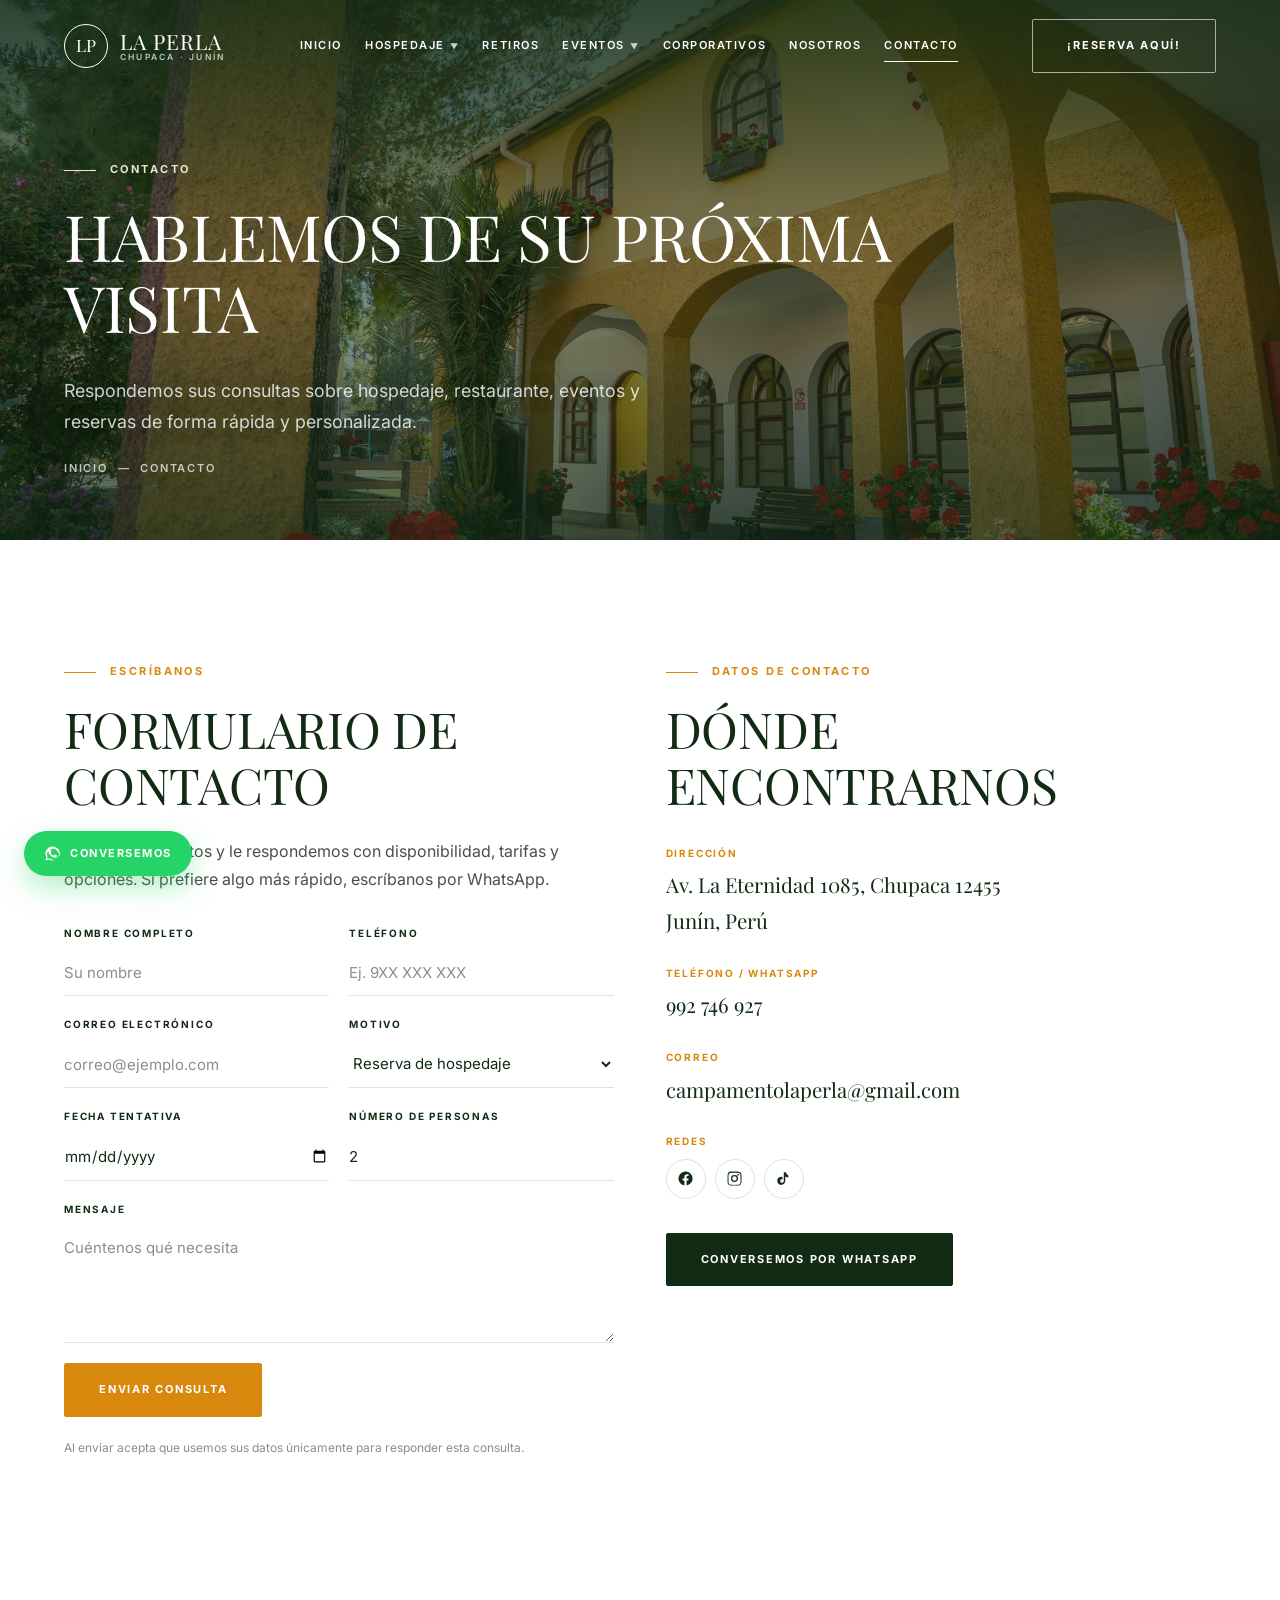
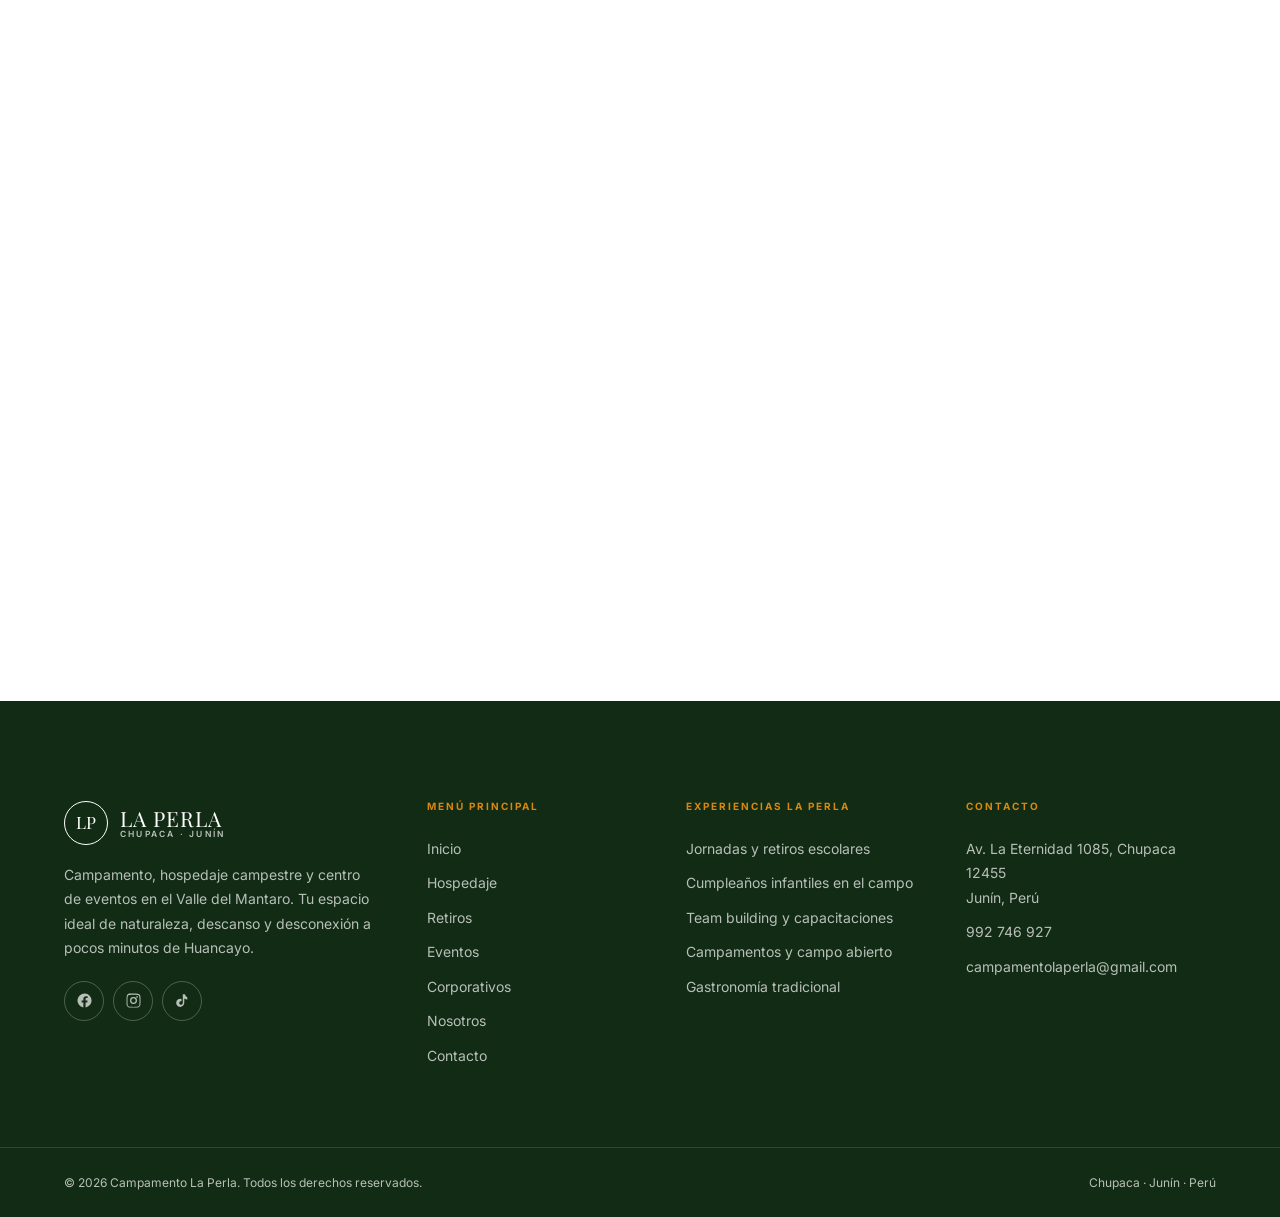
==== contacto.html @ bd6724cc "Rediseña el sitio según el brief del cliente Aplica el manual de marca (verde #112b14, naranja #d988" ====
<!DOCTYPE html>
<html lang="es-PE">
  <head>
    <meta charset="utf-8">
    <meta name="viewport" content="width=device-width, initial-scale=1">
    <title>Contacto · Campamento La Perla</title>
    <meta name="description" content="Contacte con Campamento La Perla: Av. La Eternidad 1085, Chupaca, Junín. Reservas de hospedaje, retiros, eventos y restaurante.">
    <meta name="theme-color" content="#112b14">
    <link rel="canonical" href="https://campamentolaperla.com.pe/contacto.html">

    <meta property="og:type" content="website">
    <meta property="og:site_name" content="Campamento La Perla">
    <meta property="og:title" content="Contacto · Campamento La Perla">
    <meta property="og:description" content="Contacte con Campamento La Perla: Av. La Eternidad 1085, Chupaca, Junín. Reservas de hospedaje, retiros, eventos y restaurante.">
    <meta property="og:locale" content="es_PE">

    <link rel="preconnect" href="https://fonts.googleapis.com">
    <link rel="preconnect" href="https://fonts.gstatic.com" crossorigin>
    <link href="https://fonts.googleapis.com/css2?family=Inter:wght@300;400;500;600;700&family=Playfair+Display:wght@400;500;600&display=swap" rel="stylesheet">
    <link rel="stylesheet" href="assets/css/style.css">
  </head>
  <body>
    <header class="site-header site-header--over" id="siteHeader">
      <div class="container site-header__inner">
        <a class="brand" href="index.html" aria-label="Campamento La Perla · inicio">
          <span class="brand__mark">LP</span>
          <span class="brand__text">
            <span class="brand__name">La Perla</span>
            <span class="brand__tag">Chupaca · Junín</span>
          </span>
        </a>

        <nav class="nav" aria-label="Navegación principal">
            <div class="nav__item"><a class="nav__link" href="index.html">Inicio</a></div>
            <div class="nav__item">
              <a class="nav__link" href="hospedaje.html">Hospedaje <span class="nav__caret">▼</span></a>
              <div class="nav__sub">
              <a href="hospedaje.html">Habitaciones</a>
              <a href="restaurante.html">Restaurante</a>
              </div>
            </div>
            <div class="nav__item"><a class="nav__link" href="retiros.html">Retiros</a></div>
            <div class="nav__item">
              <a class="nav__link" href="eventos.html">Eventos <span class="nav__caret">▼</span></a>
              <div class="nav__sub">
              <a href="eventos.html">Eventos y fiestas</a>
              <a href="recreacion.html">Recreación</a>
              <a href="galeria.html">Galería</a>
              </div>
            </div>
            <div class="nav__item"><a class="nav__link" href="corporativos.html">Corporativos</a></div>
            <div class="nav__item"><a class="nav__link" href="nosotros.html">Nosotros</a></div>
            <div class="nav__item"><a class="nav__link is-active" href="contacto.html">Contacto</a></div>
        </nav>

        <div class="site-header__actions">
          <a class="btn btn--ghost" href="contacto.html">¡Reserva aquí!</a>
          <button class="burger" id="burger" aria-label="Abrir menú" aria-expanded="false" aria-controls="mobileMenu">
            <span></span><span></span><span></span>
          </button>
        </div>
      </div>
    </header>

    <div class="mobile-menu" id="mobileMenu">
      <nav aria-label="Navegación móvil">
          <a href="index.html">Inicio</a>
          <a href="hospedaje.html">Hospedaje</a>
          <a class="is-sub" href="restaurante.html">Restaurante</a>
          <a href="retiros.html">Retiros</a>
          <a href="eventos.html">Eventos</a>
          <a class="is-sub" href="recreacion.html">Recreación</a>
          <a class="is-sub" href="galeria.html">Galería</a>
          <a href="corporativos.html">Corporativos</a>
          <a href="nosotros.html">Nosotros</a>
          <a href="contacto.html">Contacto</a>
      </nav>
      <div class="mobile-menu__foot">
        Av. La Eternidad 1085, Chupaca 12455<br>
        <a href="tel:+51992746927">992 746 927</a> · <a href="mailto:campamentolaperla@gmail.com">campamentolaperla@gmail.com</a>
      </div>
    </div>

    <main>
      <section class="hero hero--compact page-head">
        <div class="hero__media"><img src="assets/img/hero-contacto.jpg" alt="Hablemos de su próxima visita" fetchpriority="high"></div>
        <div class="container hero__inner text-light" data-reveal>
          <span class="eyebrow">Contacto</span>
          <h1 class="page-head__title">Hablemos de su próxima visita</h1>
          <p class="hero__sub">Respondemos sus consultas sobre hospedaje, restaurante, eventos y reservas de forma rápida y personalizada.</p>
          <p class="breadcrumbs"><a href="index.html">Inicio</a> — <span>Contacto</span></p>
        </div>
      </section>

      <section class="section">
        <div class="container grid grid--split" style="align-items:start">
          <div data-reveal>
            <span class="eyebrow">Escríbanos</span>
            <h2>Formulario de contacto</h2>
            <p>Complete sus datos y le respondemos con disponibilidad, tarifas y opciones. Si prefiere algo más rápido, escríbanos por WhatsApp.</p>
            <form class="form" style="margin-top:32px" data-form="contacto">
              <div class="form__row">
                <div class="field">
                  <label for="c-nombre">Nombre completo</label>
                  <input type="text" id="c-nombre" name="nombre" placeholder="Su nombre" required>
                </div>
                <div class="field">
                  <label for="c-tel">Teléfono</label>
                  <input type="tel" id="c-tel" name="telefono" placeholder="Ej. 9XX XXX XXX" required>
                </div>
              </div>
              <div class="form__row">
                <div class="field">
                  <label for="c-email">Correo electrónico</label>
                  <input type="email" id="c-email" name="email" placeholder="correo@ejemplo.com" required>
                </div>
                <div class="field">
                  <label for="c-motivo">Motivo</label>
                  <select id="c-motivo" name="motivo">
                    <option>Reserva de hospedaje</option>
                    <option>Retiro o jornada escolar</option>
                    <option>Evento o celebración</option>
                    <option>Jornada corporativa</option>
                    <option>Reserva en el restaurante</option>
                    <option>Otra consulta</option>
                  </select>
                </div>
              </div>
              <div class="form__row">
                <div class="field">
                  <label for="c-in">Fecha tentativa</label>
                  <input type="date" id="c-in" name="fecha">
                </div>
                <div class="field">
                  <label for="c-pax">Número de personas</label>
                  <input type="number" id="c-pax" name="personas" min="1" value="2">
                </div>
              </div>
              <div class="field">
                <label for="c-msg">Mensaje</label>
                <textarea id="c-msg" name="mensaje" placeholder="Cuéntenos qué necesita"></textarea>
              </div>
              <p class="form__status" id="contactoStatus" hidden></p>
              <div><button class="btn" type="submit">Enviar consulta</button></div>
              <p class="form__note">Al enviar acepta que usemos sus datos únicamente para responder esta consulta.</p>
            </form>
          </div>

          <div data-reveal>
            <span class="eyebrow">Datos de contacto</span>
            <h2>Dónde encontrarnos</h2>
            <dl class="info-list" style="margin-top:32px">
              <div><dt>Dirección</dt><dd>Av. La Eternidad 1085, Chupaca 12455<br>Junín, Perú</dd></div>
              <div><dt>Teléfono / WhatsApp</dt><dd><a href="tel:+51992746927">992 746 927</a></dd></div>
              <div><dt>Correo</dt><dd><a href="mailto:campamentolaperla@gmail.com">campamentolaperla@gmail.com</a></dd></div>
              <div><dt>Redes</dt><dd>
                <span class="socials" style="margin-top:8px">
                  <a href="https://www.facebook.com/laperlachupaca" target="_blank" rel="noopener" aria-label="Facebook" style="border-color:var(--borde);color:var(--verde)"><svg viewBox="0 0 24 24" aria-hidden="true"><path d="M22 12a10 10 0 10-11.6 9.9v-7h-2.5V12h2.5V9.8c0-2.5 1.5-3.9 3.8-3.9 1.1 0 2.2.2 2.2.2v2.5h-1.3c-1.2 0-1.6.8-1.6 1.6V12h2.8l-.4 2.9h-2.4v7A10 10 0 0022 12z"/></svg></a>
                  <a href="https://www.instagram.com/la_perla_campamento/" target="_blank" rel="noopener" aria-label="Instagram" style="border-color:var(--borde);color:var(--verde)"><svg viewBox="0 0 24 24" aria-hidden="true"><path d="M12 2.2c3.2 0 3.6 0 4.9.1 1.2.1 1.8.2 2.2.4.6.2 1 .5 1.4.9.4.4.7.8.9 1.4.2.4.4 1 .4 2.2.1 1.3.1 1.7.1 4.9s0 3.6-.1 4.9c-.1 1.2-.2 1.8-.4 2.2-.2.6-.5 1-.9 1.4-.4.4-.8.7-1.4.9-.4.2-1 .4-2.2.4-1.3.1-1.7.1-4.9.1s-3.6 0-4.9-.1c-1.2-.1-1.8-.2-2.2-.4-.6-.2-1-.5-1.4-.9-.4-.4-.7-.8-.9-1.4-.2-.4-.4-1-.4-2.2C2.2 15.6 2.2 15.2 2.2 12s0-3.6.1-4.9c.1-1.2.2-1.8.4-2.2.2-.6.5-1 .9-1.4.4-.4.8-.7 1.4-.9.4-.2 1-.4 2.2-.4C8.4 2.2 8.8 2.2 12 2.2zm0 1.8c-3.1 0-3.5 0-4.7.1-.9 0-1.4.2-1.7.3-.4.2-.7.4-1 .7-.3.3-.5.6-.7 1-.1.3-.3.8-.3 1.7-.1 1.2-.1 1.6-.1 4.7s0 3.5.1 4.7c0 .9.2 1.4.3 1.7.2.4.4.7.7 1 .3.3.6.5 1 .7.3.1.8.3 1.7.3 1.2.1 1.6.1 4.7.1s3.5 0 4.7-.1c.9 0 1.4-.2 1.7-.3.4-.2.7-.4 1-.7.3-.3.5-.6.7-1 .1-.3.3-.8.3-1.7.1-1.2.1-1.6.1-4.7s0-3.5-.1-4.7c0-.9-.2-1.4-.3-1.7-.2-.4-.4-.7-.7-1-.3-.3-.6-.5-1-.7-.3-.1-.8-.3-1.7-.3-1.2-.1-1.6-.1-4.7-.1zm0 3.1a4.9 4.9 0 110 9.8 4.9 4.9 0 010-9.8zm0 8a3.1 3.1 0 100-6.2 3.1 3.1 0 000 6.2zm6.2-8.2a1.15 1.15 0 11-2.3 0 1.15 1.15 0 012.3 0z"/></svg></a>
                  <a href="https://www.tiktok.com/@laperlahospedaje" target="_blank" rel="noopener" aria-label="TikTok" style="border-color:var(--borde);color:var(--verde)"><svg viewBox="0 0 24 24" aria-hidden="true"><path d="M16.6 5.8a4.3 4.3 0 01-1-2.8h-3.2v12.6a2.5 2.5 0 11-1.8-2.4V9.9a5.7 5.7 0 103.9 5.4V9.1a7.4 7.4 0 004.3 1.4V7.3a4.3 4.3 0 01-2.2-1.5z"/></svg></a>
                </span>
              </dd></div>
            </dl>
            <p style="margin-top:34px"><a class="btn btn--verde" href="https://wa.me/51992746927?text=Hola%2C%20quisiera%20consultar%20disponibilidad%20en%20Campamento%20La%20Perla" target="_blank" rel="noopener">Conversemos por WhatsApp</a></p>
          </div>
        </div>
      </section>

      <section>
        <iframe class="map-frame" loading="lazy" title="Ubicación de Campamento La Perla en Chupaca"
          src="https://maps.google.com/maps?q=Campamento%20La%20Perla%2C%20Av.%20La%20Eternidad%201085%2C%20Chupaca%2C%20Jun%C3%ADn&z=15&output=embed"
          referrerpolicy="no-referrer-when-downgrade"></iframe>
      </section>
    </main>

    <footer class="site-footer">
      <div class="container site-footer__grid">
        <div>
          <a class="brand" href="index.html" aria-label="Campamento La Perla · inicio">
          <span class="brand__mark">LP</span>
          <span class="brand__text">
            <span class="brand__name">La Perla</span>
            <span class="brand__tag">Chupaca · Junín</span>
          </span>
        </a>
          <p style="font-size:14px;max-width:36ch">Campamento, hospedaje campestre y centro de eventos en el Valle del Mantaro. Tu espacio ideal de naturaleza, descanso y desconexión a pocos minutos de Huancayo.</p>
          <div class="socials" style="margin-top:20px">
            <a href="https://www.facebook.com/laperlachupaca" target="_blank" rel="noopener" aria-label="Facebook"><svg viewBox="0 0 24 24" aria-hidden="true"><path d="M22 12a10 10 0 10-11.6 9.9v-7h-2.5V12h2.5V9.8c0-2.5 1.5-3.9 3.8-3.9 1.1 0 2.2.2 2.2.2v2.5h-1.3c-1.2 0-1.6.8-1.6 1.6V12h2.8l-.4 2.9h-2.4v7A10 10 0 0022 12z"/></svg></a>
            <a href="https://www.instagram.com/la_perla_campamento/" target="_blank" rel="noopener" aria-label="Instagram"><svg viewBox="0 0 24 24" aria-hidden="true"><path d="M12 2.2c3.2 0 3.6 0 4.9.1 1.2.1 1.8.2 2.2.4.6.2 1 .5 1.4.9.4.4.7.8.9 1.4.2.4.4 1 .4 2.2.1 1.3.1 1.7.1 4.9s0 3.6-.1 4.9c-.1 1.2-.2 1.8-.4 2.2-.2.6-.5 1-.9 1.4-.4.4-.8.7-1.4.9-.4.2-1 .4-2.2.4-1.3.1-1.7.1-4.9.1s-3.6 0-4.9-.1c-1.2-.1-1.8-.2-2.2-.4-.6-.2-1-.5-1.4-.9-.4-.4-.7-.8-.9-1.4-.2-.4-.4-1-.4-2.2C2.2 15.6 2.2 15.2 2.2 12s0-3.6.1-4.9c.1-1.2.2-1.8.4-2.2.2-.6.5-1 .9-1.4.4-.4.8-.7 1.4-.9.4-.2 1-.4 2.2-.4C8.4 2.2 8.8 2.2 12 2.2zm0 1.8c-3.1 0-3.5 0-4.7.1-.9 0-1.4.2-1.7.3-.4.2-.7.4-1 .7-.3.3-.5.6-.7 1-.1.3-.3.8-.3 1.7-.1 1.2-.1 1.6-.1 4.7s0 3.5.1 4.7c0 .9.2 1.4.3 1.7.2.4.4.7.7 1 .3.3.6.5 1 .7.3.1.8.3 1.7.3 1.2.1 1.6.1 4.7.1s3.5 0 4.7-.1c.9 0 1.4-.2 1.7-.3.4-.2.7-.4 1-.7.3-.3.5-.6.7-1 .1-.3.3-.8.3-1.7.1-1.2.1-1.6.1-4.7s0-3.5-.1-4.7c0-.9-.2-1.4-.3-1.7-.2-.4-.4-.7-.7-1-.3-.3-.6-.5-1-.7-.3-.1-.8-.3-1.7-.3-1.2-.1-1.6-.1-4.7-.1zm0 3.1a4.9 4.9 0 110 9.8 4.9 4.9 0 010-9.8zm0 8a3.1 3.1 0 100-6.2 3.1 3.1 0 000 6.2zm6.2-8.2a1.15 1.15 0 11-2.3 0 1.15 1.15 0 012.3 0z"/></svg></a>
            <a href="https://www.tiktok.com/@laperlahospedaje" target="_blank" rel="noopener" aria-label="TikTok"><svg viewBox="0 0 24 24" aria-hidden="true"><path d="M16.6 5.8a4.3 4.3 0 01-1-2.8h-3.2v12.6a2.5 2.5 0 11-1.8-2.4V9.9a5.7 5.7 0 103.9 5.4V9.1a7.4 7.4 0 004.3 1.4V7.3a4.3 4.3 0 01-2.2-1.5z"/></svg></a>
          </div>
        </div>
        <div>
          <h4>Menú principal</h4>
          <ul>
            <li><a href="index.html">Inicio</a></li><li><a href="hospedaje.html">Hospedaje</a></li><li><a href="retiros.html">Retiros</a></li><li><a href="eventos.html">Eventos</a></li><li><a href="corporativos.html">Corporativos</a></li><li><a href="nosotros.html">Nosotros</a></li><li><a href="contacto.html">Contacto</a></li>
          </ul>
        </div>
        <div>
          <h4>Experiencias La Perla</h4>
          <ul>
            <li><a href="retiros.html">Jornadas y retiros escolares</a></li>
            <li><a href="eventos.html">Cumpleaños infantiles en el campo</a></li>
            <li><a href="corporativos.html">Team building y capacitaciones</a></li>
            <li><a href="recreacion.html">Campamentos y campo abierto</a></li>
            <li><a href="restaurante.html">Gastronomía tradicional</a></li>
          </ul>
        </div>
        <div>
          <h4>Contacto</h4>
          <ul>
            <li>Av. La Eternidad 1085, Chupaca 12455<br>Junín, Perú</li>
            <li><a href="tel:+51992746927">992 746 927</a></li>
            <li><a href="mailto:campamentolaperla@gmail.com">campamentolaperla@gmail.com</a></li>
          </ul>
        </div>
      </div>
      <div class="container site-footer__bottom">
        <span>© <span id="year">2026</span> Campamento La Perla. Todos los derechos reservados.</span>
        <span>Chupaca · Junín · Perú</span>
      </div>
    </footer>

    <a class="wa-float" href="https://wa.me/51992746927?text=Hola%2C%20quisiera%20consultar%20disponibilidad%20en%20Campamento%20La%20Perla" target="_blank" rel="noopener">
      <svg viewBox="0 0 24 24" aria-hidden="true"><path d="M17.5 14.4c-.3-.2-1.7-.9-2-1-.3-.1-.5-.1-.7.2-.2.3-.7 1-.9 1.2-.2.2-.3.2-.6.1-.3-.2-1.2-.5-2.3-1.4-.9-.8-1.4-1.7-1.6-2-.2-.3 0-.5.1-.6l.5-.5c.1-.2.2-.3.3-.5 0-.2 0-.4-.1-.5l-.9-2.2c-.2-.6-.5-.5-.7-.5h-.6c-.2 0-.5.1-.8.4-.3.3-1 1-1 2.5s1.1 2.9 1.2 3.1c.2.2 2.2 3.3 5.2 4.6.7.3 1.3.5 1.7.6.7.2 1.4.2 1.9.1.6-.1 1.7-.7 2-1.4.2-.7.2-1.2.2-1.4-.1-.1-.3-.2-.6-.3zM12 2a10 10 0 00-8.6 15L2 22l5.2-1.4A10 10 0 1012 2zm0 18.2a8.2 8.2 0 01-4.2-1.1l-.3-.2-3.1.8.8-3-.2-.3a8.2 8.2 0 1113.2 3.4 8.2 8.2 0 01-6.2 2.4z"/></svg><span>Conversemos</span>
    </a>

    <button class="to-top" id="toTop" aria-label="Volver arriba">↑</button>

    <div class="lightbox" id="lightbox" role="dialog" aria-modal="true" aria-label="Visor de imágenes">
      <button class="lightbox__close" data-lb="close" aria-label="Cerrar">×</button>
      <button class="lightbox__nav lightbox__nav--prev" data-lb="prev" aria-label="Anterior">‹</button>
      <img id="lightboxImg" src="" alt="">
      <button class="lightbox__nav lightbox__nav--next" data-lb="next" aria-label="Siguiente">›</button>
      <p class="lightbox__caption" id="lightboxCaption"></p>
    </div>

    <script src="assets/js/main.js" defer></script>
  </body>
</html>
---- assets/css/style.css ----
/* ==========================================================================
   Campamento La Perla — hoja de estilos principal
   Paleta y tipografías según el manual de marca:
     Verde #112b14 · Naranja #d9880e · Crema #fffcdf
     Títulos: Valden · Cuerpo: Inter
   ========================================================================== */

/* --------------------------------------------------------------------------
   1. Tipografía Valden
   --------------------------------------------------------------------------
   Copie el archivo de la fuente en assets/fonts/ con estos nombres y los
   títulos cambiarán solos. Mientras no exista, se usa el sustituto de la
   pila (Playfair Display), que mantiene el mismo peso visual.
   -------------------------------------------------------------------------- */
@font-face {
  font-family: "Valden";
  src: url("../fonts/valden.woff2") format("woff2"),
       url("../fonts/valden.woff") format("woff"),
       url("../fonts/valden.otf") format("opentype");
  font-weight: 400;
  font-style: normal;
  font-display: swap;
}

/* --------------------------------------------------------------------------
   2. Tokens
   -------------------------------------------------------------------------- */
:root {
  --font-display: "Valden", "Playfair Display", Georgia, "Times New Roman", serif;
  --font-body: "Inter", -apple-system, BlinkMacSystemFont, "Segoe UI", Roboto, sans-serif;

  /* Colores corporativos */
  --verde: #112b14;
  --naranja: #d9880e;
  --crema: #fffcdf;

  /* Derivados */
  --verde-claro: #1d4423;
  --verde-suave: #2f5c36;
  --naranja-oscuro: #a8680a;
  --crema-oscuro: #f2eec9;

  --color-text: #4a4f4a;
  --color-heading: var(--verde);
  --color-text-light: #fff;
  --color-text-muted: #8a8f88;

  --bg-primary: #fff;
  --bg-crema: var(--crema);
  --bg-verde: var(--verde);
  --bg-naranja: var(--naranja);

  --borde: #e4e2d2;

  --header-h: 92px;
  --gutter: clamp(20px, 5vw, 80px);
  --section-y: clamp(70px, 9vw, 130px);
  --maxw: 1320px;

  --ease: cubic-bezier(0.25, 0.46, 0.45, 0.94);

  scroll-behavior: smooth;
}

/* --------------------------------------------------------------------------
   3. Reset
   -------------------------------------------------------------------------- */
*, *::before, *::after { box-sizing: border-box; }
html, body { margin: 0; padding: 0; }

body {
  font-family: var(--font-body);
  font-size: 16px;
  font-weight: 400;
  line-height: 1.75;
  color: var(--color-text);
  background: var(--bg-primary);
  -webkit-font-smoothing: antialiased;
  overflow-x: hidden;
}
body.is-locked { overflow: hidden; }

img { max-width: 100%; height: auto; display: block; }
a { color: inherit; text-decoration: none; }
button { font: inherit; color: inherit; background: none; border: 0; cursor: pointer; }
ul { margin: 0; padding: 0; list-style: none; }
::selection { background: var(--naranja); color: #fff; }

/* --------------------------------------------------------------------------
   4. Tipografía
   -------------------------------------------------------------------------- */
h1, h2, h3, h4, h5, h6 {
  margin: 0 0 0.5em;
  font-family: var(--font-display);
  font-weight: 400;
  color: var(--color-heading);
  line-height: 1.12;
  letter-spacing: -0.005em;
  text-transform: uppercase;
}
h1 { font-size: clamp(2.3rem, 6vw, 5rem); }
h2 { font-size: clamp(1.85rem, 4vw, 3.1rem); }
h3 { font-size: clamp(1.25rem, 2.1vw, 1.75rem); }
h4 { font-size: 1.08rem; letter-spacing: 0.01em; }

p { margin: 0 0 1.2em; }
p:last-child { margin-bottom: 0; }
.lead { font-size: clamp(1.02rem, 1.5vw, 1.18rem); line-height: 1.85; }

.eyebrow {
  display: inline-block;
  margin: 0 0 20px;
  font-family: var(--font-body);
  font-size: 11px;
  font-weight: 700;
  letter-spacing: 0.22em;
  text-transform: uppercase;
  color: var(--naranja);
}
.eyebrow::before {
  content: "";
  display: inline-block;
  width: 32px;
  height: 1px;
  margin-right: 14px;
  vertical-align: middle;
  background: currentColor;
}

/* Bloques sobre fondo oscuro o de color */
.text-light,
.text-light h1, .text-light h2, .text-light h3, .text-light h4 { color: #fff; }
.text-light p { color: rgba(255, 255, 255, 0.8); }
.text-light .eyebrow { color: var(--crema); }

.section--crema { background: var(--bg-crema); }
.section--crema h2, .section--crema h3, .section--crema h4 { color: var(--verde); }
.section--crema .eyebrow { color: var(--naranja-oscuro); }

.section--naranja { background: var(--bg-naranja); }
.section--naranja, .section--naranja p { color: rgba(255, 255, 255, 0.92); }
.section--naranja h2, .section--naranja h3, .section--naranja h4 { color: #fff; }
.section--naranja .eyebrow { color: var(--crema); }

.section--verde { background: var(--bg-verde); }
.section--verde, .section--verde p { color: rgba(255, 255, 255, 0.78); }
.section--verde h2, .section--verde h3, .section--verde h4 { color: #fff; }
.section--verde .eyebrow { color: var(--naranja); }

/* --------------------------------------------------------------------------
   5. Layout
   -------------------------------------------------------------------------- */
.container {
  width: 100%;
  max-width: var(--maxw);
  margin-inline: auto;
  padding-inline: var(--gutter);
}
.container--narrow { max-width: 900px; }

.section { padding-block: var(--section-y); }
.section--tight { padding-block: clamp(48px, 6vw, 90px); }

.grid { display: grid; gap: clamp(28px, 4vw, 60px); }
.grid--2 { grid-template-columns: repeat(2, 1fr); }
.grid--3 { grid-template-columns: repeat(3, 1fr); }
.grid--4 { grid-template-columns: repeat(4, 1fr); }
.grid--split { grid-template-columns: 1fr 1fr; align-items: center; }

.stack-center { text-align: center; max-width: 760px; margin-inline: auto; }
.section-head { margin-bottom: clamp(40px, 5vw, 68px); }
.section-head p { max-width: 62ch; }
.stack-center.section-head p { margin-inline: auto; }

/* --------------------------------------------------------------------------
   6. Botones
   -------------------------------------------------------------------------- */
.btn {
  --btn-fg: #fff;
  --btn-bg: var(--naranja);
  --btn-bd: var(--naranja);
  display: inline-flex;
  align-items: center;
  justify-content: center;
  gap: 10px;
  padding: 16px 34px;
  font-family: var(--font-body);
  font-size: 11px;
  font-weight: 700;
  letter-spacing: 0.16em;
  text-transform: uppercase;
  color: var(--btn-fg);
  background: var(--btn-bg);
  border: 1px solid var(--btn-bd);
  border-radius: 2px;
  transition: background 0.3s var(--ease), color 0.3s var(--ease),
              border-color 0.3s var(--ease), transform 0.3s var(--ease);
}
.btn:hover { transform: translateY(-2px); --btn-bg: var(--naranja-oscuro); --btn-bd: var(--naranja-oscuro); }

.btn--verde { --btn-bg: var(--verde); --btn-bd: var(--verde); }
.btn--verde:hover { --btn-bg: var(--verde-claro); --btn-bd: var(--verde-claro); }

.btn--ghost { --btn-bg: transparent; --btn-fg: var(--verde); --btn-bd: var(--verde); }
.btn--ghost:hover { --btn-bg: var(--verde); --btn-fg: #fff; --btn-bd: var(--verde); }

.btn--light { --btn-bg: var(--crema); --btn-fg: var(--verde); --btn-bd: var(--crema); }
.btn--light:hover { --btn-bg: #fff; --btn-bd: #fff; }

.btn--outline-light { --btn-bg: transparent; --btn-fg: #fff; --btn-bd: rgba(255, 255, 255, 0.55); }
.btn--outline-light:hover { --btn-bg: #fff; --btn-fg: var(--verde); --btn-bd: #fff; }

.link-underline {
  position: relative;
  display: inline-block;
  padding-bottom: 4px;
  font-family: var(--font-body);
  font-size: 11px;
  font-weight: 700;
  letter-spacing: 0.18em;
  text-transform: uppercase;
  color: var(--naranja);
}
.link-underline::after {
  content: "";
  position: absolute;
  inset: auto 0 0 0;
  height: 1px;
  background: currentColor;
  transform: scaleX(1);
  transform-origin: right;
  transition: transform 0.4s var(--ease);
}
.link-underline:hover::after { transform: scaleX(0); }

/* --------------------------------------------------------------------------
   7. Cabecera y navegación
   -------------------------------------------------------------------------- */
.site-header {
  position: fixed;
  inset: 0 0 auto 0;
  z-index: 900;
  height: var(--header-h);
  display: flex;
  align-items: center;
  transition: background 0.4s var(--ease), height 0.4s var(--ease), box-shadow 0.4s var(--ease);
}
.site-header__inner {
  display: flex;
  align-items: center;
  justify-content: space-between;
  gap: 20px;
  width: 100%;
}

.brand { display: flex; align-items: center; gap: 12px; }
.brand__mark {
  display: grid;
  place-items: center;
  width: 44px;
  height: 44px;
  border: 1px solid currentColor;
  border-radius: 50%;
  font-family: var(--font-display);
  font-size: 17px;
  letter-spacing: 0;
}
.brand__text { display: flex; flex-direction: column; line-height: 1.1; }
.brand__name {
  font-family: var(--font-display);
  font-size: 21px;
  letter-spacing: 0.05em;
  text-transform: uppercase;
  white-space: nowrap;
}
.brand__tag {
  font-family: var(--font-body);
  font-size: 8.5px;
  font-weight: 600;
  letter-spacing: 0.26em;
  text-transform: uppercase;
  white-space: nowrap;
  opacity: 0.72;
}

.nav { display: flex; align-items: center; gap: clamp(12px, 1.8vw, 28px); }
.nav__item { position: relative; }
.nav__link {
  position: relative;
  display: inline-flex;
  align-items: center;
  gap: 5px;
  padding-block: 8px;
  font-family: var(--font-body);
  font-size: 11px;
  font-weight: 600;
  letter-spacing: 0.14em;
  text-transform: uppercase;
  white-space: nowrap;
}
.nav__link::after {
  content: "";
  position: absolute;
  inset: auto 0 2px 0;
  height: 1px;
  background: currentColor;
  transform: scaleX(0);
  transform-origin: left;
  transition: transform 0.35s var(--ease);
}
.nav__link:hover::after,
.nav__link.is-active::after { transform: scaleX(1); }
.nav__caret { font-size: 8px; opacity: 0.75; transition: transform 0.3s var(--ease); }
.nav__item:hover .nav__caret { transform: rotate(180deg); }

/* Submenú desplegable */
.nav__sub {
  position: absolute;
  top: 100%;
  left: 50%;
  min-width: 210px;
  padding: 10px 0;
  background: #fff;
  border-top: 2px solid var(--naranja);
  box-shadow: 0 18px 40px rgba(17, 43, 20, 0.16);
  opacity: 0;
  visibility: hidden;
  transform: translate(-50%, 8px);
  transition: opacity 0.28s var(--ease), transform 0.28s var(--ease), visibility 0.28s;
}
.nav__item:hover .nav__sub,
.nav__item:focus-within .nav__sub { opacity: 1; visibility: visible; transform: translate(-50%, 0); }
.nav__sub a {
  display: block;
  padding: 10px 22px;
  font-size: 11px;
  font-weight: 600;
  letter-spacing: 0.12em;
  text-transform: uppercase;
  color: var(--verde);
  white-space: nowrap;
  transition: background 0.25s var(--ease), color 0.25s var(--ease), padding-left 0.25s var(--ease);
}
.nav__sub a:hover,
.nav__sub a.is-active { background: var(--crema); color: var(--naranja-oscuro); padding-left: 28px; }

.site-header__actions { display: flex; align-items: center; gap: 16px; }

/* Sobre la foto de portada */
.site-header--over { color: #fff; }
.site-header--over::before {
  content: "";
  position: absolute;
  inset: 0 0 auto 0;
  height: 220%;
  z-index: -1;
  background: linear-gradient(180deg, rgba(17, 43, 20, 0.6) 0%, rgba(17, 43, 20, 0) 100%);
  pointer-events: none;
  transition: opacity 0.4s var(--ease);
}
.site-header--over .btn--ghost { --btn-fg: #fff; --btn-bd: rgba(255, 255, 255, 0.6); }
.site-header--over .btn--ghost:hover { --btn-bg: #fff; --btn-fg: var(--verde); --btn-bd: #fff; }

/* Tras hacer scroll */
.site-header.is-stuck {
  height: 74px;
  color: var(--verde);
  background: #fff;
  box-shadow: 0 2px 18px rgba(17, 43, 20, 0.09);
}
.site-header--over.is-stuck::before { opacity: 0; }
.site-header.is-stuck .btn--ghost { --btn-fg: var(--verde); --btn-bd: var(--verde); }

/* Hamburguesa */
.burger {
  display: none;
  flex-direction: column;
  justify-content: center;
  gap: 5px;
  width: 34px;
  height: 34px;
  z-index: 1001;
}
.burger span {
  display: block;
  width: 100%;
  height: 1.5px;
  background: currentColor;
  transition: transform 0.35s var(--ease), opacity 0.25s var(--ease);
}
.burger.is-open span:nth-child(1) { transform: translateY(6.5px) rotate(45deg); }
.burger.is-open span:nth-child(2) { opacity: 0; }
.burger.is-open span:nth-child(3) { transform: translateY(-6.5px) rotate(-45deg); }

/* Menú móvil */
.mobile-menu {
  position: fixed;
  inset: 0;
  z-index: 950;
  display: flex;
  flex-direction: column;
  justify-content: center;
  padding: 96px var(--gutter) 40px;
  background: var(--verde);
  color: #fff;
  overflow-y: auto;
  opacity: 0;
  visibility: hidden;
  transform: translateY(-12px);
  transition: opacity 0.4s var(--ease), transform 0.4s var(--ease), visibility 0.4s;
}
.mobile-menu.is-open { opacity: 1; visibility: visible; transform: none; }
.mobile-menu a {
  display: block;
  padding: 9px 0;
  font-family: var(--font-display);
  font-size: clamp(1.4rem, 5.5vw, 2rem);
  text-transform: uppercase;
  color: #fff;
  transition: color 0.3s var(--ease), padding-left 0.3s var(--ease);
}
.mobile-menu a:hover { color: var(--naranja); padding-left: 10px; }
.mobile-menu .is-sub { padding-left: 18px; font-size: clamp(1rem, 3.6vw, 1.25rem); opacity: 0.82; }
.mobile-menu .is-sub:hover { padding-left: 26px; }
.mobile-menu__foot {
  margin-top: 30px;
  padding-top: 22px;
  border-top: 1px solid rgba(255, 255, 255, 0.18);
  font-size: 13px;
  color: rgba(255, 255, 255, 0.68);
}

/* --------------------------------------------------------------------------
   8. Portada
   -------------------------------------------------------------------------- */
.hero {
  position: relative;
  display: flex;
  align-items: flex-end;
  min-height: 100svh;
  padding-bottom: clamp(56px, 8vw, 104px);
  overflow: hidden;
  color: #fff;
}
.hero--compact {
  min-height: 60svh;
  align-items: center;
  padding-block: calc(var(--header-h) + 40px) 40px;
}

.hero__media { position: absolute; inset: 0; z-index: 0; }
.hero__media img { width: 100%; height: 100%; object-fit: cover; }
.hero__media::after {
  content: "";
  position: absolute;
  inset: 0;
  background: linear-gradient(180deg, rgba(17, 43, 20, 0.5) 0%, rgba(17, 43, 20, 0.18) 42%, rgba(17, 43, 20, 0.78) 100%);
}

/* Carrusel de portada */
.hero__slides { position: absolute; inset: 0; z-index: 0; }
.hero__slide {
  position: absolute;
  inset: 0;
  opacity: 0;
  transition: opacity 1.4s var(--ease);
}
.hero__slide.is-active { opacity: 1; }
.hero__slide img { width: 100%; height: 100%; object-fit: cover; animation: heroZoom 9s var(--ease) both; }
.hero__slide.is-active img { animation: heroZoom 9s var(--ease) both; }
@keyframes heroZoom { from { transform: scale(1.06); } to { transform: scale(1); } }

.hero__dots {
  position: absolute;
  left: var(--gutter);
  bottom: clamp(20px, 3vw, 34px);
  z-index: 4;
  display: flex;
  gap: 10px;
}
.hero__dots button {
  width: 40px;
  height: 3px;
  background: rgba(255, 255, 255, 0.35);
  transition: background 0.3s var(--ease);
}
.hero__dots button.is-active { background: var(--naranja); }

.hero__inner { position: relative; z-index: 2; width: 100%; }
.hero__title { color: #fff; max-width: 16ch; text-shadow: 0 2px 30px rgba(17, 43, 20, 0.4); }
.hero__title em { font-style: normal; color: var(--naranja); }
.hero__sub {
  max-width: 56ch;
  margin-top: 10px;
  font-size: clamp(1rem, 1.4vw, 1.14rem);
  color: rgba(255, 255, 255, 0.88);
  text-shadow: 0 1px 16px rgba(17, 43, 20, 0.5);
}
.hero__actions { display: flex; flex-wrap: wrap; align-items: center; gap: 16px; margin-top: 34px; }

/* Cabecera de página interior */
.page-head .hero__media::after {
  background: linear-gradient(180deg, rgba(17, 43, 20, 0.68) 0%, rgba(17, 43, 20, 0.5) 55%, rgba(17, 43, 20, 0.72) 100%);
}
.page-head__title { max-width: 22ch; font-size: clamp(2rem, 5vw, 4rem); }
.page-head .breadcrumbs {
  display: flex;
  gap: 10px;
  margin-top: 16px;
  font-size: 11px;
  font-weight: 600;
  letter-spacing: 0.16em;
  text-transform: uppercase;
  color: rgba(255, 255, 255, 0.72);
}
.page-head .breadcrumbs a:hover { color: #fff; }

.scroll-cue {
  position: absolute;
  left: 50%;
  bottom: 0;
  z-index: 3;
  width: 1px;
  height: 80px;
  background: rgba(255, 255, 255, 0.3);
  transform: translateX(-50%);
  overflow: hidden;
}
.scroll-cue::after {
  content: "";
  position: absolute;
  inset: 0 0 auto 0;
  height: 40%;
  background: var(--naranja);
  animation: cueRun 2.2s var(--ease) infinite;
}
@keyframes cueRun {
  0% { transform: translateY(-100%); }
  100% { transform: translateY(250%); }
}

/* --------------------------------------------------------------------------
   9. Media
   -------------------------------------------------------------------------- */
.media { position: relative; overflow: hidden; background: var(--crema-oscuro); border-radius: 3px; }
.media img { width: 100%; height: 100%; object-fit: cover; transition: transform 1.1s var(--ease); }
.media--tall { aspect-ratio: 3 / 4; }
.media--wide { aspect-ratio: 16 / 10; }
.media--square { aspect-ratio: 1 / 1; }
a:hover > .media img, .card:hover .media img, .media:hover img { transform: scale(1.05); }

.media-stack { position: relative; }
.media-stack { padding-bottom: 8%; }
.media-stack__back { width: 88%; }
.media-stack__front {
  position: absolute;
  right: 0;
  bottom: 0;
  width: 46%;
  border: 8px solid #fff;
  border-radius: 3px;
}
.section--crema .media-stack__front { border-color: var(--crema); }

/* --------------------------------------------------------------------------
   10. Tarjetas
   -------------------------------------------------------------------------- */
.card { display: flex; flex-direction: column; }
.card__body { padding-top: 20px; }
.card__meta {
  font-size: 10px;
  font-weight: 700;
  letter-spacing: 0.18em;
  text-transform: uppercase;
  color: var(--naranja);
}
.card__title { margin: 9px 0 8px; }
.card__foot { margin-top: 16px; }

/* Tarjeta sobre fondo de color */
.card--panel {
  padding: 34px 30px;
  background: rgba(255, 255, 255, 0.09);
  border: 1px solid rgba(255, 255, 255, 0.16);
  border-radius: 3px;
}
.section--crema .card--panel { background: #fff; border-color: var(--borde); }

.feature { padding: 4px 0; }
.feature__icon {
  display: grid;
  place-items: center;
  width: 56px;
  height: 56px;
  margin-bottom: 20px;
  border: 1px solid currentColor;
  border-radius: 50%;
  font-size: 21px;
  line-height: 1;
  color: var(--naranja);
}
.text-light .feature__icon,
.section--naranja .feature__icon,
.section--verde .feature__icon { color: inherit; border-color: rgba(255, 255, 255, 0.3); }
.feature h4 { margin-bottom: 9px; }
.feature p { font-size: 15px; }

/* Numeración de columnas */
.feature__num {
  display: block;
  margin-bottom: 14px;
  font-family: var(--font-display);
  font-size: 2.4rem;
  line-height: 1;
  color: var(--naranja);
}
.section--naranja .feature__num,
.section--verde .feature__num { color: var(--crema); }

.check-list { display: grid; grid-template-columns: repeat(2, minmax(0, 1fr)); gap: 9px 26px; }
.check-list li { position: relative; padding-left: 24px; font-size: 14.5px; }
.check-list li::before {
  content: "";
  position: absolute;
  left: 0;
  top: 12px;
  width: 11px;
  height: 1px;
  background: var(--naranja);
}
.text-light .check-list li::before,
.section--verde .check-list li::before { background: var(--crema); }

/* Cifras destacadas */
.stat { text-align: center; }
.stat__num {
  font-family: var(--font-display);
  font-size: clamp(2.1rem, 4.4vw, 3.6rem);
  line-height: 1;
  white-space: nowrap;
  color: var(--naranja);
}
.section--verde .stat__num, .text-light .stat__num { color: var(--crema); }
.stat__label {
  margin-top: 12px;
  font-size: 11px;
  font-weight: 700;
  letter-spacing: 0.16em;
  text-transform: uppercase;
  line-height: 1.6;
}

/* --------------------------------------------------------------------------
   11. Galería y visor
   -------------------------------------------------------------------------- */
.gallery { display: grid; grid-template-columns: repeat(12, 1fr); gap: 12px; }
.gallery__item {
  position: relative;
  cursor: zoom-in;
  overflow: hidden;
  background: var(--crema-oscuro);
  border-radius: 3px;
}
.gallery__item img { width: 100%; height: 100%; object-fit: cover; transition: transform 1s var(--ease); }
.gallery__item:hover img { transform: scale(1.06); }
.gallery__item::after {
  content: "+";
  position: absolute;
  inset: 0;
  display: grid;
  place-items: center;
  font-family: var(--font-display);
  font-size: 38px;
  color: #fff;
  background: rgba(17, 43, 20, 0.42);
  opacity: 0;
  transition: opacity 0.4s var(--ease);
}
.gallery__item:hover::after { opacity: 1; }

.g-3 { grid-column: span 3; aspect-ratio: 3 / 4; }
.g-4 { grid-column: span 4; aspect-ratio: 3 / 4; }
.g-6 { grid-column: span 6; aspect-ratio: 4 / 3; }
.g-8 { grid-column: span 8; aspect-ratio: 16 / 9; }
.g-12 { grid-column: span 12; aspect-ratio: 21 / 9; }

.lightbox {
  position: fixed;
  inset: 0;
  z-index: 1200;
  display: grid;
  place-items: center;
  padding: 40px;
  background: rgba(10, 22, 12, 0.96);
  opacity: 0;
  visibility: hidden;
  transition: opacity 0.35s var(--ease), visibility 0.35s;
}
.lightbox.is-open { opacity: 1; visibility: visible; }
.lightbox img { max-width: min(1200px, 92vw); max-height: 84vh; object-fit: contain; }
.lightbox__close, .lightbox__nav {
  position: absolute;
  display: grid;
  place-items: center;
  width: 50px;
  height: 50px;
  color: #fff;
  font-size: 25px;
  line-height: 1;
  border: 1px solid rgba(255, 255, 255, 0.3);
  border-radius: 50%;
  transition: background 0.3s var(--ease), color 0.3s var(--ease);
}
.lightbox__close:hover, .lightbox__nav:hover { background: var(--naranja); border-color: var(--naranja); }
.lightbox__close { top: 24px; right: 24px; }
.lightbox__nav--prev { left: 24px; top: 50%; transform: translateY(-50%); }
.lightbox__nav--next { right: 24px; top: 50%; transform: translateY(-50%); }
.lightbox__caption {
  position: absolute;
  left: 50%;
  bottom: 24px;
  transform: translateX(-50%);
  font-size: 11px;
  letter-spacing: 0.16em;
  text-transform: uppercase;
  color: rgba(255, 255, 255, 0.72);
}

/* --------------------------------------------------------------------------
   12. Franja con imagen de fondo
   -------------------------------------------------------------------------- */
.cta-band { position: relative; overflow: hidden; color: #fff; }
.cta-band__media { position: absolute; inset: 0; }
.cta-band__media img { width: 100%; height: 100%; object-fit: cover; }
.cta-band__media::after { content: ""; position: absolute; inset: 0; background: rgba(17, 43, 20, 0.72); }
.cta-band .container { position: relative; z-index: 2; }

/* --------------------------------------------------------------------------
   13. Formularios
   -------------------------------------------------------------------------- */
.form { display: grid; gap: 20px; }
.form__row { display: grid; grid-template-columns: repeat(2, 1fr); gap: 20px; }
.field { display: grid; gap: 7px; }
.field label {
  font-size: 10px;
  font-weight: 700;
  letter-spacing: 0.18em;
  text-transform: uppercase;
  color: var(--verde);
}
.field input, .field select, .field textarea {
  width: 100%;
  padding: 13px 0;
  font-family: var(--font-body);
  font-size: 15px;
  color: var(--verde);
  background: transparent;
  border: 0;
  border-bottom: 1px solid var(--borde);
  border-radius: 0;
  transition: border-color 0.3s var(--ease);
}
.field textarea { resize: vertical; min-height: 118px; }
.field input:focus, .field select:focus, .field textarea:focus {
  outline: none;
  border-bottom-color: var(--naranja);
}
.field input::placeholder, .field textarea::placeholder { color: var(--color-text-muted); }

.form__note { font-size: 12px; color: var(--color-text-muted); }
.form__status {
  padding: 14px 18px;
  font-size: 13px;
  background: var(--crema);
  border-left: 3px solid var(--naranja);
}
.form__status[hidden] { display: none; }

/* --------------------------------------------------------------------------
   14. Contacto
   -------------------------------------------------------------------------- */
.info-list { display: grid; gap: 26px; }
.info-list dt {
  margin-bottom: 5px;
  font-size: 10px;
  font-weight: 700;
  letter-spacing: 0.18em;
  text-transform: uppercase;
  color: var(--naranja);
}
.info-list dd {
  margin: 0;
  font-family: var(--font-display);
  font-size: clamp(1.05rem, 1.6vw, 1.32rem);
  color: var(--verde);
  text-transform: none;
}
.info-list dd a:hover { color: var(--naranja); }
.map-frame { aspect-ratio: 16 / 9; width: 100%; border: 0; }

/* --------------------------------------------------------------------------
   15. Pie de página
   -------------------------------------------------------------------------- */
.site-footer { padding-top: clamp(60px, 8vw, 100px); background: var(--verde); color: rgba(255, 255, 255, 0.7); }
.site-footer h4 {
  margin-bottom: 20px;
  font-family: var(--font-body);
  font-size: 10px;
  font-weight: 700;
  letter-spacing: 0.2em;
  color: var(--naranja);
}
.site-footer a:hover { color: var(--naranja); }
.site-footer__grid {
  display: grid;
  grid-template-columns: 1.5fr 1fr 1.1fr 1.2fr;
  gap: clamp(28px, 4vw, 56px);
  padding-bottom: clamp(46px, 6vw, 74px);
}
.site-footer__grid ul li { padding: 5px 0; font-size: 14px; }
.site-footer .brand { color: #fff; margin-bottom: 18px; }
.site-footer__bottom {
  display: flex;
  flex-wrap: wrap;
  align-items: center;
  justify-content: space-between;
  gap: 14px;
  padding-block: 24px;
  border-top: 1px solid rgba(255, 255, 255, 0.13);
  font-size: 12px;
}
.socials { display: flex; gap: 9px; }
.socials a {
  display: grid;
  place-items: center;
  width: 40px;
  height: 40px;
  border: 1px solid rgba(255, 255, 255, 0.25);
  border-radius: 50%;
  transition: background 0.3s var(--ease), border-color 0.3s var(--ease), color 0.3s var(--ease);
}
.socials a:hover { background: var(--naranja); border-color: var(--naranja); color: #fff; }
.socials svg { width: 17px; height: 17px; fill: currentColor; }

/* --------------------------------------------------------------------------
   16. Flotantes
   -------------------------------------------------------------------------- */
.to-top {
  position: fixed;
  right: 24px;
  bottom: 24px;
  z-index: 800;
  display: grid;
  place-items: center;
  width: 48px;
  height: 48px;
  color: #fff;
  background: var(--verde);
  border-radius: 50%;
  opacity: 0;
  visibility: hidden;
  transform: translateY(12px);
  transition: opacity 0.35s var(--ease), transform 0.35s var(--ease), visibility 0.35s, background 0.3s;
}
.to-top:hover { background: var(--naranja); }
.to-top.is-visible { opacity: 1; visibility: visible; transform: none; }

.wa-float {
  position: fixed;
  left: 24px;
  bottom: 24px;
  z-index: 800;
  display: inline-flex;
  align-items: center;
  gap: 9px;
  padding: 13px 20px;
  font-size: 11px;
  font-weight: 700;
  letter-spacing: 0.14em;
  text-transform: uppercase;
  color: #fff;
  background: #25d366;
  border-radius: 999px;
  box-shadow: 0 12px 28px rgba(37, 211, 102, 0.34);
  transition: transform 0.3s var(--ease);
}
.wa-float:hover { transform: translateY(-3px); }
.wa-float svg { width: 17px; height: 17px; fill: currentColor; }

/* --------------------------------------------------------------------------
   17. Animaciones
   -------------------------------------------------------------------------- */
[data-reveal] {
  opacity: 0;
  transform: translateY(26px);
  transition: opacity 0.9s var(--ease), transform 0.9s var(--ease);
}
[data-reveal].is-visible { opacity: 1; transform: none; }

@media (prefers-reduced-motion: reduce) {
  *, *::before, *::after {
    animation-duration: 0.001ms !important;
    animation-iteration-count: 1 !important;
    transition-duration: 0.001ms !important;
  }
  [data-reveal] { opacity: 1; transform: none; }
}

/* --------------------------------------------------------------------------
   18. Responsive
   -------------------------------------------------------------------------- */
@media (max-width: 1200px) {
  .nav { gap: 12px; }
  .nav__link { font-size: 10px; letter-spacing: 0.1em; }
}

@media (max-width: 1100px) {
  .site-footer__grid { grid-template-columns: 1fr 1fr; }
}

@media (max-width: 1023px) {
  .nav { display: none; }
  .burger { display: flex; }
  .site-header__actions .btn { display: none; }
  .grid--3, .grid--4 { grid-template-columns: repeat(2, 1fr); }
  .grid--split { grid-template-columns: 1fr; }
  .media-stack__front { position: static; width: 100%; margin-top: 12px; border: 0; }
  .media-stack__back { width: 100%; }
  .g-3, .g-4, .g-6, .g-8 { grid-column: span 6; }
}

@media (max-width: 640px) {
  :root { --header-h: 74px; }
  .grid--2, .grid--3, .grid--4 { grid-template-columns: 1fr; }
  .form__row { grid-template-columns: 1fr; }
  .check-list { grid-template-columns: 1fr; }
  .g-3, .g-4, .g-6, .g-8, .g-12 { grid-column: span 12; aspect-ratio: 4 / 3; }
  .site-footer__grid { grid-template-columns: 1fr; }
  .brand__tag { display: none; }
  .wa-float span { display: none; }
  .wa-float { padding: 15px; }
  .hero__dots { left: 50%; transform: translateX(-50%); }
}
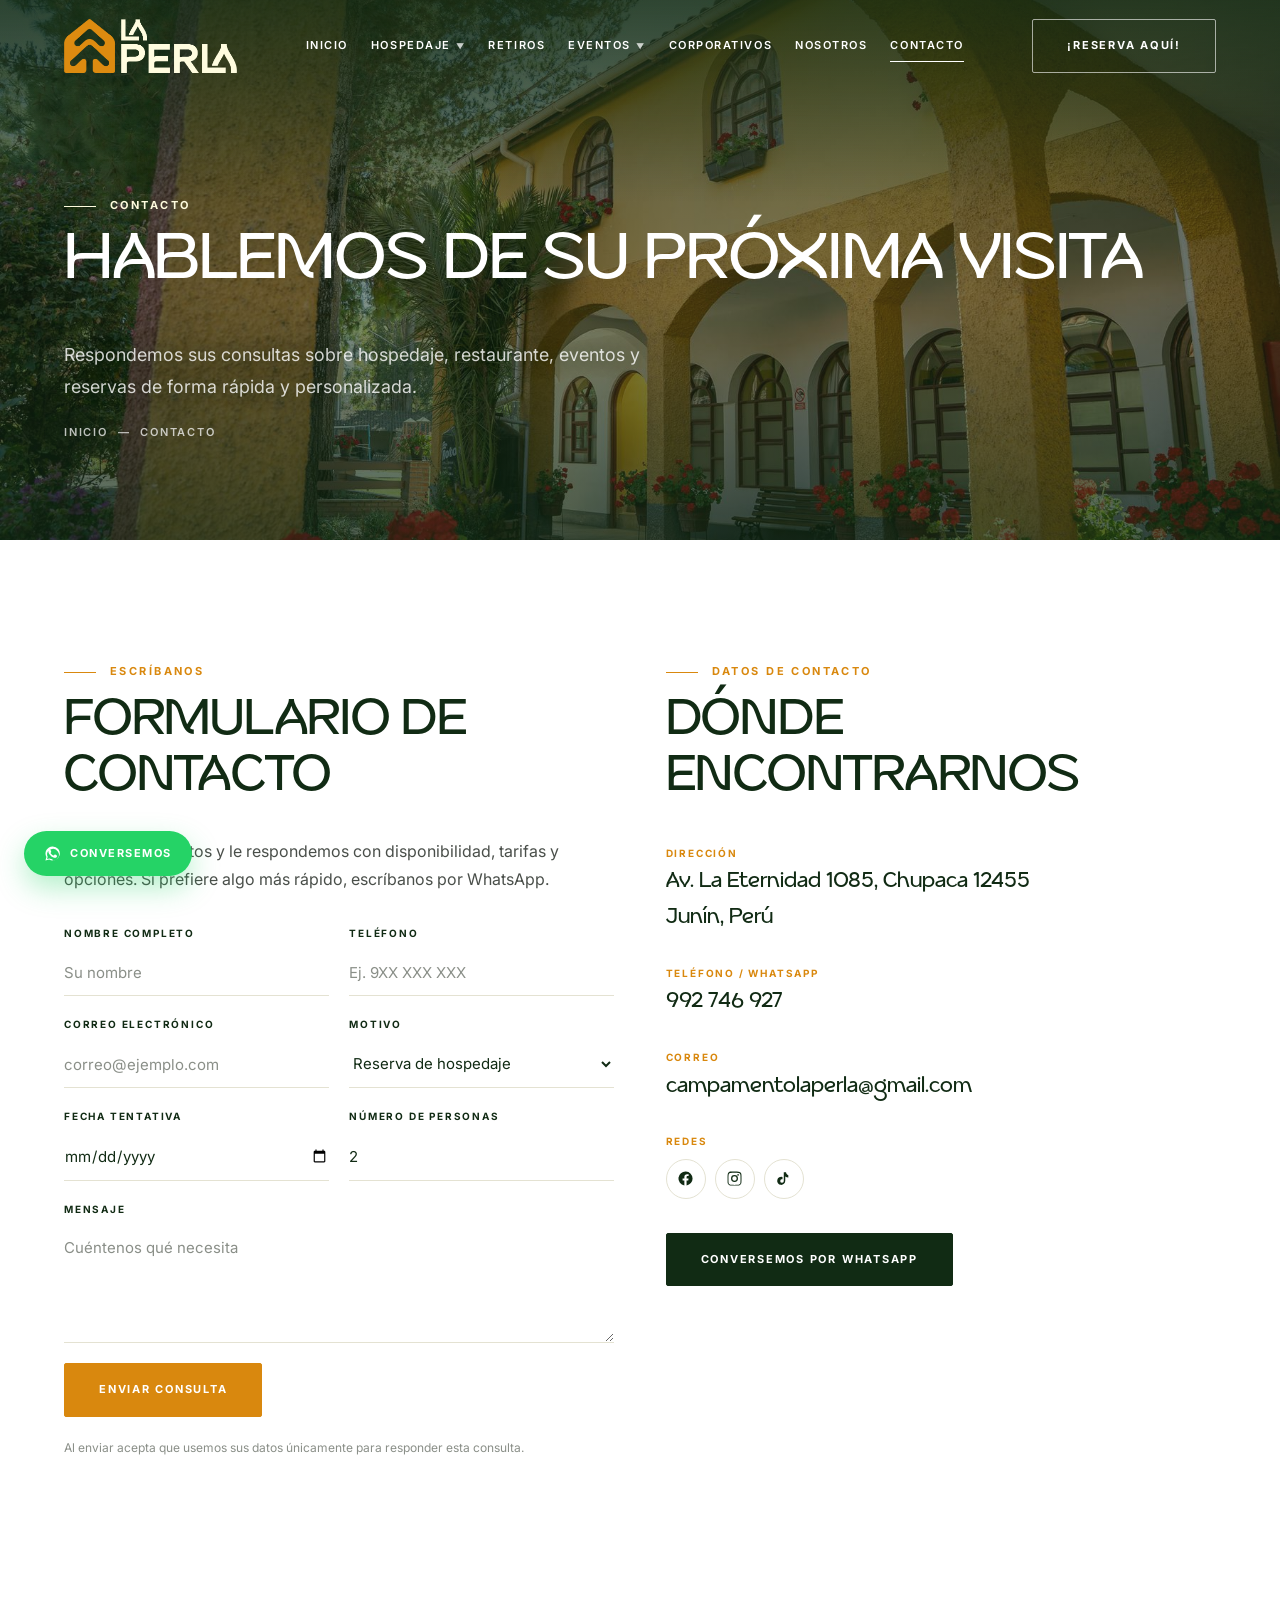
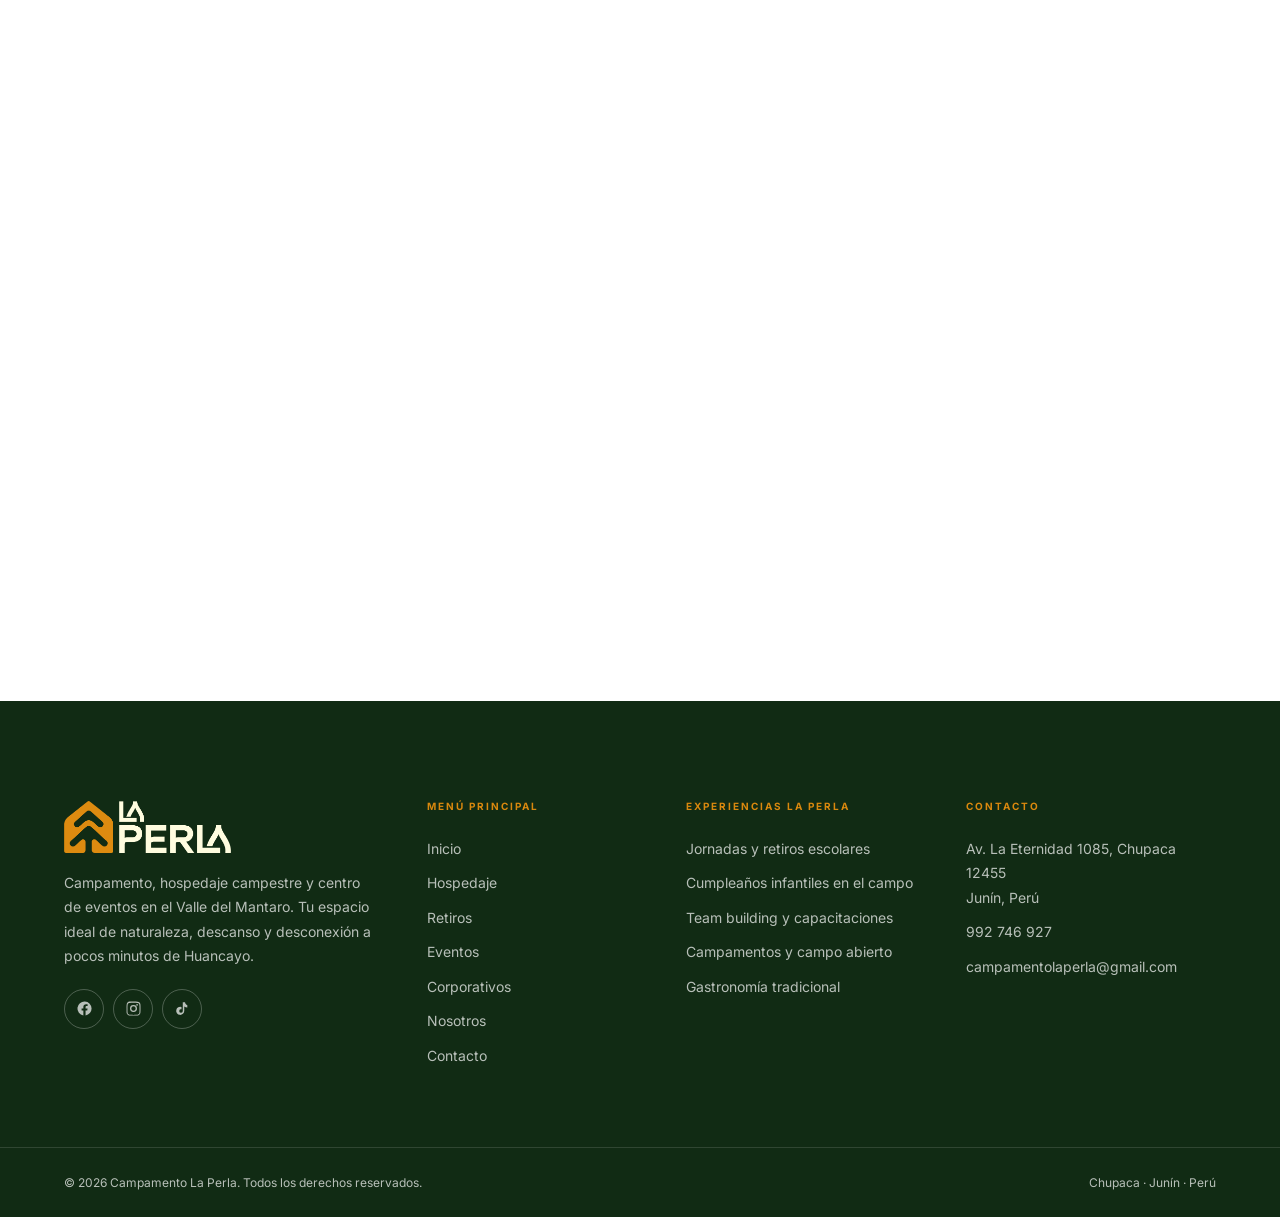
==== commit 9ae4c08b: "Aplica el logotipo y las tipografías oficiales - Valden e Inter autoalojadas en woff2 desde los arch" ====
--- a/contacto.html
+++ b/contacto.html
@@ -14,20 +14,20 @@
     <meta property="og:description" content="Contacte con Campamento La Perla: Av. La Eternidad 1085, Chupaca, Junín. Reservas de hospedaje, retiros, eventos y restaurante.">
     <meta property="og:locale" content="es_PE">
 
-    <link rel="preconnect" href="https://fonts.googleapis.com">
-    <link rel="preconnect" href="https://fonts.gstatic.com" crossorigin>
-    <link href="https://fonts.googleapis.com/css2?family=Inter:wght@300;400;500;600;700&family=Playfair+Display:wght@400;500;600&display=swap" rel="stylesheet">
+    <link rel="icon" type="image/png" sizes="32x32" href="favicon-32.png">
+    <link rel="apple-touch-icon" href="favicon-180.png">
+    <link rel="preload" as="font" type="font/woff2" href="assets/fonts/valden.woff2" crossorigin>
+    <link rel="preload" as="font" type="font/woff2" href="assets/fonts/inter.woff2" crossorigin>
     <link rel="stylesheet" href="assets/css/style.css">
   </head>
   <body>
     <header class="site-header site-header--over" id="siteHeader">
       <div class="container site-header__inner">
         <a class="brand" href="index.html" aria-label="Campamento La Perla · inicio">
-          <span class="brand__mark">LP</span>
-          <span class="brand__text">
-            <span class="brand__name">La Perla</span>
-            <span class="brand__tag">Chupaca · Junín</span>
-          </span>
+          <img class="brand__logo brand__logo--claro" src="assets/img/logo-claro.png"
+               alt="Campamento La Perla" width="657" height="205">
+          <img class="brand__logo brand__logo--oscuro" src="assets/img/logo-oscuro.png"
+               alt="" aria-hidden="true" width="657" height="205">
         </a>
 
         <nav class="nav" aria-label="Navegación principal">
@@ -177,11 +177,10 @@
       <div class="container site-footer__grid">
         <div>
           <a class="brand" href="index.html" aria-label="Campamento La Perla · inicio">
-          <span class="brand__mark">LP</span>
-          <span class="brand__text">
-            <span class="brand__name">La Perla</span>
-            <span class="brand__tag">Chupaca · Junín</span>
-          </span>
+          <img class="brand__logo brand__logo--claro" src="assets/img/logo-claro.png"
+               alt="Campamento La Perla" width="657" height="205">
+          <img class="brand__logo brand__logo--oscuro" src="assets/img/logo-oscuro.png"
+               alt="" aria-hidden="true" width="657" height="205">
         </a>
           <p style="font-size:14px;max-width:36ch">Campamento, hospedaje campestre y centro de eventos en el Valle del Mantaro. Tu espacio ideal de naturaleza, descanso y desconexión a pocos minutos de Huancayo.</p>
           <div class="socials" style="margin-top:20px">
--- a/assets/css/style.css
+++ b/assets/css/style.css
@@ -6,27 +6,31 @@
    ========================================================================== */
 
 /* --------------------------------------------------------------------------
-   1. Tipografía Valden
-   --------------------------------------------------------------------------
-   Copie el archivo de la fuente en assets/fonts/ con estos nombres y los
-   títulos cambiarán solos. Mientras no exista, se usa el sustituto de la
-   pila (Playfair Display), que mantiene el mismo peso visual.
+   1. Tipografías (autoalojadas, sin depender de Google Fonts)
    -------------------------------------------------------------------------- */
 @font-face {
   font-family: "Valden";
-  src: url("../fonts/valden.woff2") format("woff2"),
-       url("../fonts/valden.woff") format("woff"),
-       url("../fonts/valden.otf") format("opentype");
+  src: url("../fonts/valden.woff2") format("woff2");
   font-weight: 400;
   font-style: normal;
   font-display: swap;
 }
 
+/* Inter variable: cubre todos los pesos de 100 a 900 en un solo archivo */
+@font-face {
+  font-family: "Inter";
+  src: url("../fonts/inter.woff2") format("woff2-variations"),
+       url("../fonts/inter.woff2") format("woff2");
+  font-weight: 100 900;
+  font-style: normal;
+  font-display: swap;
+}
+
 /* --------------------------------------------------------------------------
    2. Tokens
    -------------------------------------------------------------------------- */
 :root {
-  --font-display: "Valden", "Playfair Display", Georgia, "Times New Roman", serif;
+  --font-display: "Valden", "Trebuchet MS", Avenir, sans-serif;
   --font-body: "Inter", -apple-system, BlinkMacSystemFont, "Segoe UI", Roboto, sans-serif;
 
   /* Colores corporativos */
@@ -253,35 +257,19 @@
   width: 100%;
 }
 
-.brand { display: flex; align-items: center; gap: 12px; }
-.brand__mark {
-  display: grid;
-  place-items: center;
-  width: 44px;
-  height: 44px;
-  border: 1px solid currentColor;
-  border-radius: 50%;
-  font-family: var(--font-display);
-  font-size: 17px;
-  letter-spacing: 0;
-}
-.brand__text { display: flex; flex-direction: column; line-height: 1.1; }
-.brand__name {
-  font-family: var(--font-display);
-  font-size: 21px;
-  letter-spacing: 0.05em;
-  text-transform: uppercase;
-  white-space: nowrap;
-}
-.brand__tag {
-  font-family: var(--font-body);
-  font-size: 8.5px;
-  font-weight: 600;
-  letter-spacing: 0.26em;
-  text-transform: uppercase;
-  white-space: nowrap;
-  opacity: 0.72;
-}
+/* Logotipo: dos variantes, se alternan según el fondo */
+.brand { display: block; flex-shrink: 0; line-height: 0; }
+.brand__logo {
+  display: block;
+  width: auto;
+  height: 54px;
+  transition: height 0.4s var(--ease);
+}
+.brand__logo--oscuro { display: none; }
+.site-header.is-stuck .brand__logo { height: 42px; }
+.site-header.is-stuck .brand__logo--claro { display: none; }
+.site-header.is-stuck .brand__logo--oscuro { display: block; }
+.site-footer .brand__logo { height: 52px; }
 
 .nav { display: flex; align-items: center; gap: clamp(12px, 1.8vw, 28px); }
 .nav__item { position: relative; }
@@ -454,7 +442,7 @@
   content: "";
   position: absolute;
   inset: 0;
-  background: linear-gradient(180deg, rgba(17, 43, 20, 0.5) 0%, rgba(17, 43, 20, 0.18) 42%, rgba(17, 43, 20, 0.78) 100%);
+  background: linear-gradient(180deg, rgba(17, 43, 20, 0.58) 0%, rgba(17, 43, 20, 0.3) 38%, rgba(17, 43, 20, 0.85) 100%);
 }
 
 /* Carrusel de portada */
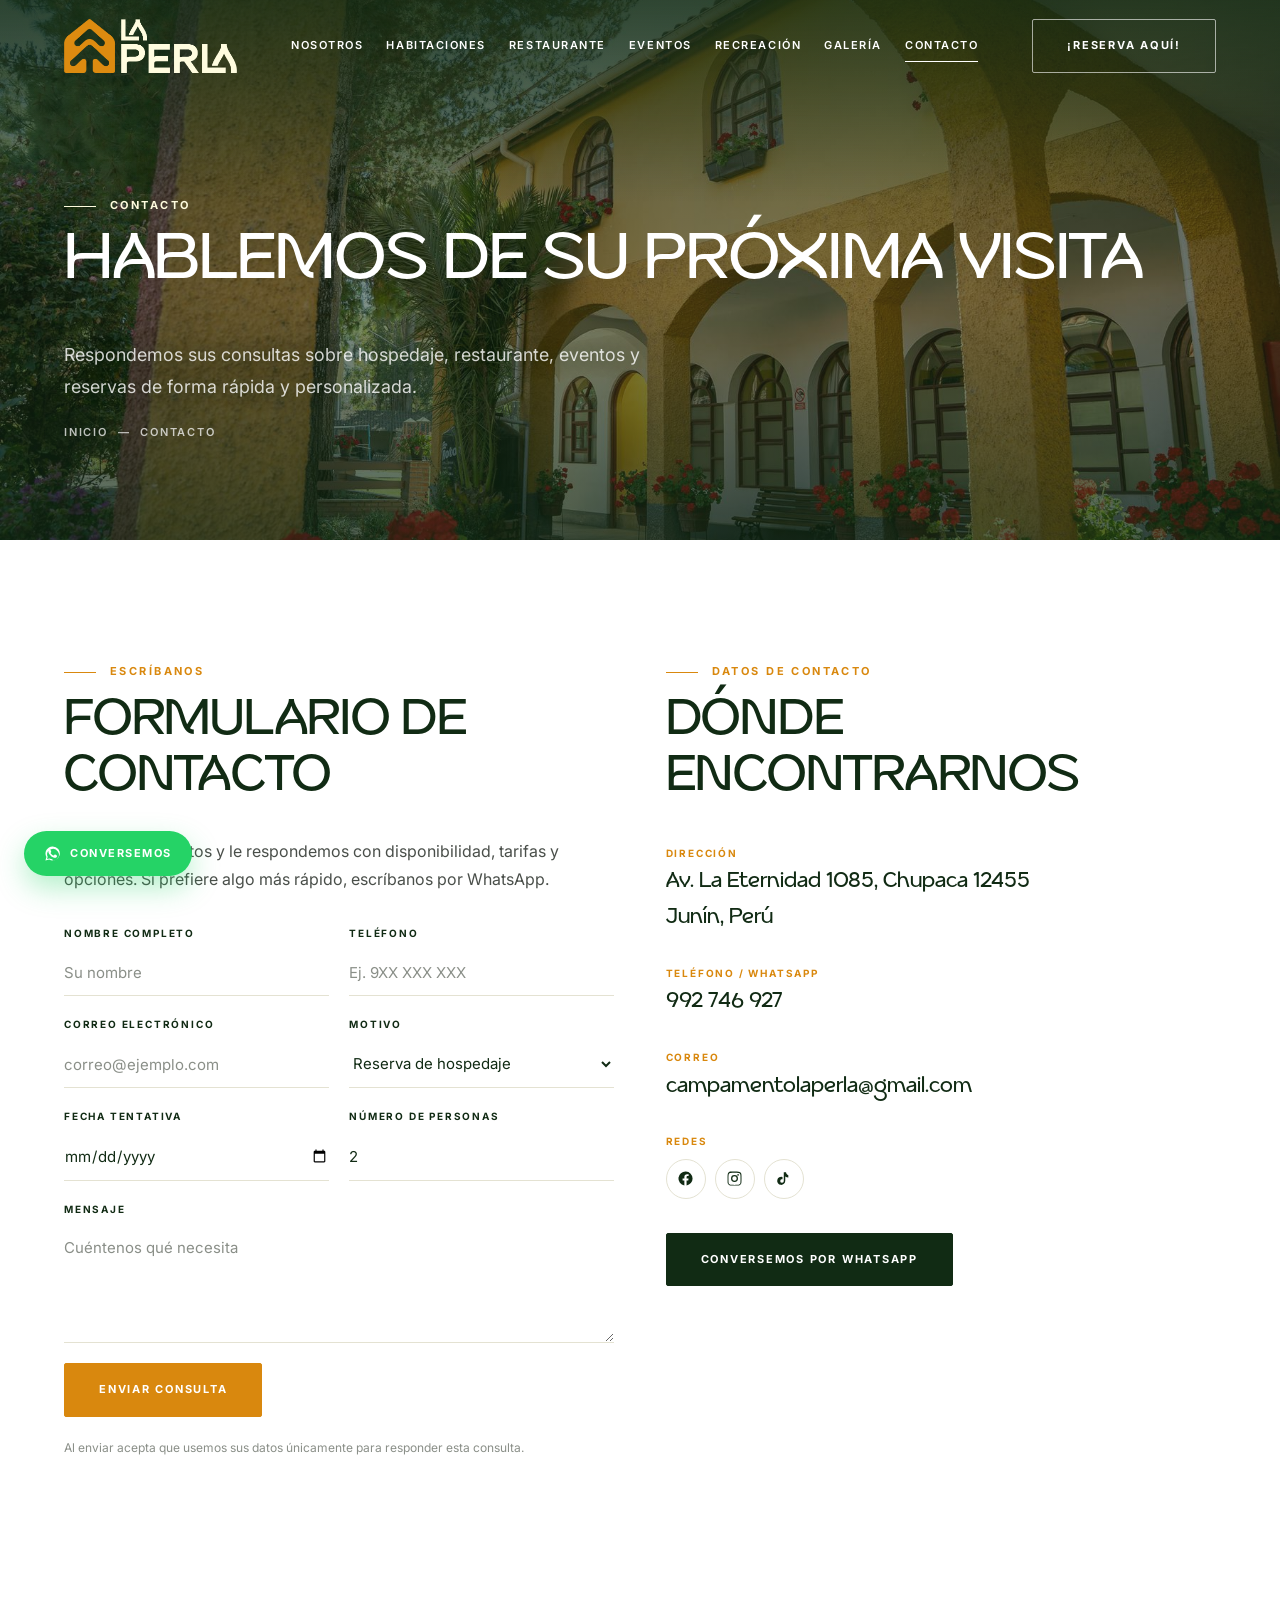
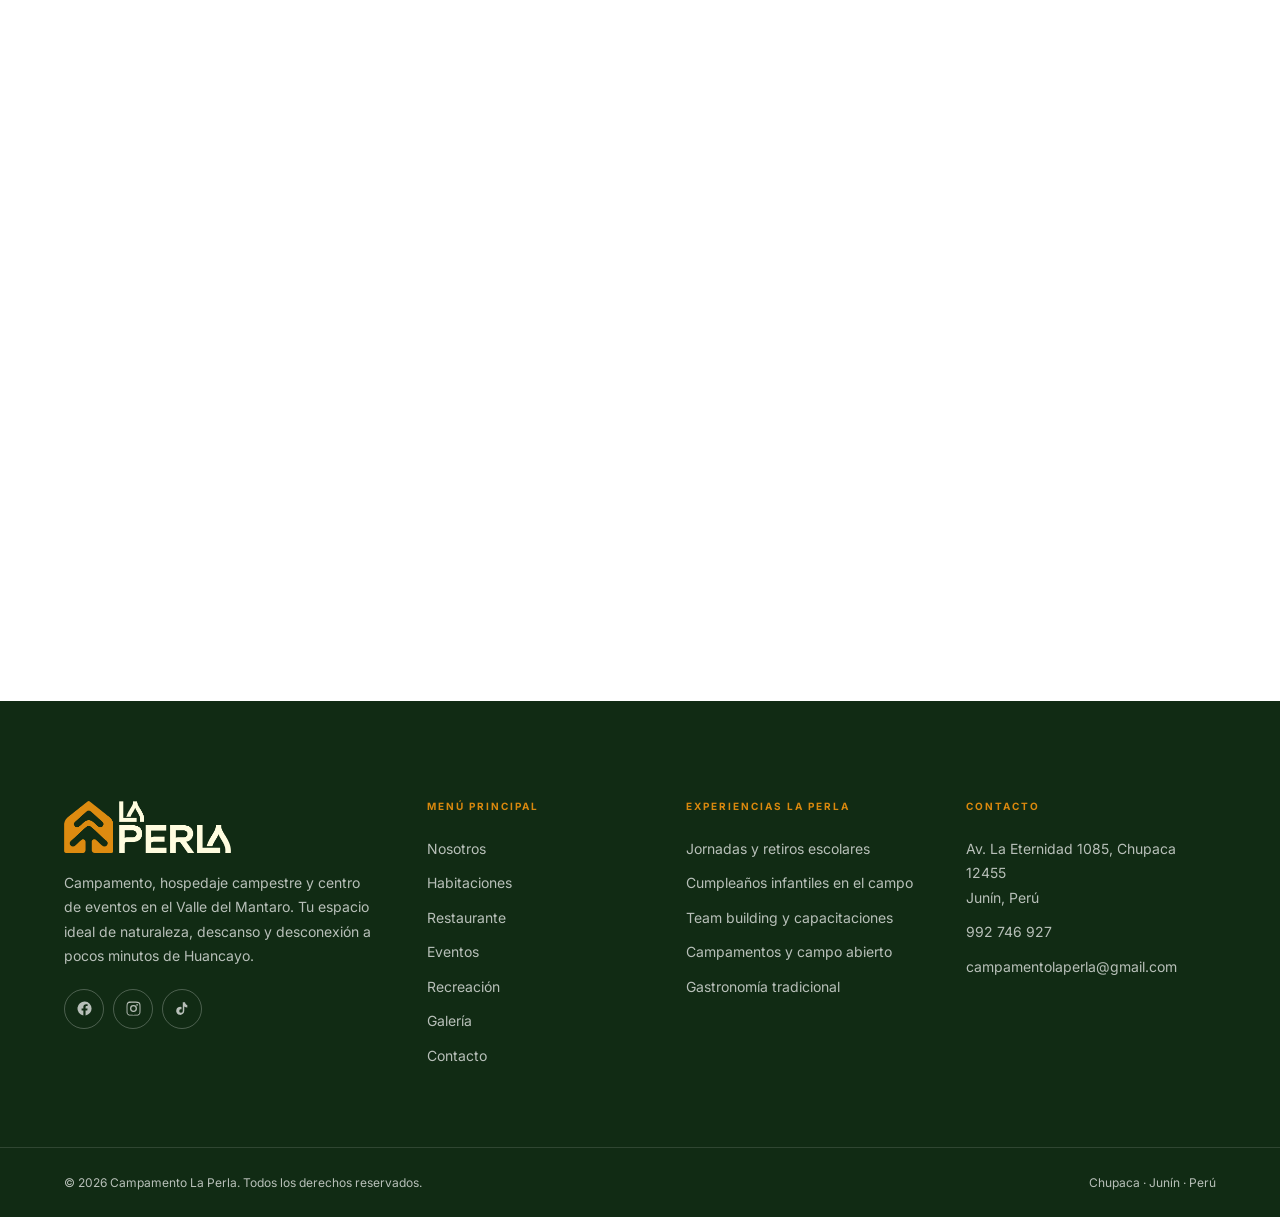
==== commit 74a1a07c: "Aplana el menú a siete ítems sin submenús Nosotros · Habitaciones · Restaurante · Eventos · Recreaci" ====
--- a/contacto.html
+++ b/contacto.html
@@ -12,6 +12,7 @@
     <meta property="og:site_name" content="Campamento La Perla">
     <meta property="og:title" content="Contacto · Campamento La Perla">
     <meta property="og:description" content="Contacte con Campamento La Perla: Av. La Eternidad 1085, Chupaca, Junín. Reservas de hospedaje, retiros, eventos y restaurante.">
+    <meta property="og:image" content="https://campamentolaperla.com.pe/assets/img/hero-home-1.jpg">
     <meta property="og:locale" content="es_PE">
 
     <link rel="icon" type="image/png" sizes="32x32" href="favicon-32.png">
@@ -31,25 +32,12 @@
         </a>
 
         <nav class="nav" aria-label="Navegación principal">
-            <div class="nav__item"><a class="nav__link" href="index.html">Inicio</a></div>
-            <div class="nav__item">
-              <a class="nav__link" href="hospedaje.html">Hospedaje <span class="nav__caret">▼</span></a>
-              <div class="nav__sub">
-              <a href="hospedaje.html">Habitaciones</a>
-              <a href="restaurante.html">Restaurante</a>
-              </div>
-            </div>
-            <div class="nav__item"><a class="nav__link" href="retiros.html">Retiros</a></div>
-            <div class="nav__item">
-              <a class="nav__link" href="eventos.html">Eventos <span class="nav__caret">▼</span></a>
-              <div class="nav__sub">
-              <a href="eventos.html">Eventos y fiestas</a>
-              <a href="recreacion.html">Recreación</a>
-              <a href="galeria.html">Galería</a>
-              </div>
-            </div>
-            <div class="nav__item"><a class="nav__link" href="corporativos.html">Corporativos</a></div>
             <div class="nav__item"><a class="nav__link" href="nosotros.html">Nosotros</a></div>
+            <div class="nav__item"><a class="nav__link" href="hospedaje.html">Habitaciones</a></div>
+            <div class="nav__item"><a class="nav__link" href="restaurante.html">Restaurante</a></div>
+            <div class="nav__item"><a class="nav__link" href="eventos.html">Eventos</a></div>
+            <div class="nav__item"><a class="nav__link" href="recreacion.html">Recreación</a></div>
+            <div class="nav__item"><a class="nav__link" href="galeria.html">Galería</a></div>
             <div class="nav__item"><a class="nav__link is-active" href="contacto.html">Contacto</a></div>
         </nav>
 
@@ -64,15 +52,12 @@
 
     <div class="mobile-menu" id="mobileMenu">
       <nav aria-label="Navegación móvil">
-          <a href="index.html">Inicio</a>
-          <a href="hospedaje.html">Hospedaje</a>
-          <a class="is-sub" href="restaurante.html">Restaurante</a>
-          <a href="retiros.html">Retiros</a>
+          <a href="nosotros.html">Nosotros</a>
+          <a href="hospedaje.html">Habitaciones</a>
+          <a href="restaurante.html">Restaurante</a>
           <a href="eventos.html">Eventos</a>
-          <a class="is-sub" href="recreacion.html">Recreación</a>
-          <a class="is-sub" href="galeria.html">Galería</a>
-          <a href="corporativos.html">Corporativos</a>
-          <a href="nosotros.html">Nosotros</a>
+          <a href="recreacion.html">Recreación</a>
+          <a href="galeria.html">Galería</a>
           <a href="contacto.html">Contacto</a>
       </nav>
       <div class="mobile-menu__foot">
@@ -192,7 +177,7 @@
         <div>
           <h4>Menú principal</h4>
           <ul>
-            <li><a href="index.html">Inicio</a></li><li><a href="hospedaje.html">Hospedaje</a></li><li><a href="retiros.html">Retiros</a></li><li><a href="eventos.html">Eventos</a></li><li><a href="corporativos.html">Corporativos</a></li><li><a href="nosotros.html">Nosotros</a></li><li><a href="contacto.html">Contacto</a></li>
+            <li><a href="nosotros.html">Nosotros</a></li><li><a href="hospedaje.html">Habitaciones</a></li><li><a href="restaurante.html">Restaurante</a></li><li><a href="eventos.html">Eventos</a></li><li><a href="recreacion.html">Recreación</a></li><li><a href="galeria.html">Galería</a></li><li><a href="contacto.html">Contacto</a></li>
           </ul>
         </div>
         <div>
@@ -229,7 +214,7 @@
     <div class="lightbox" id="lightbox" role="dialog" aria-modal="true" aria-label="Visor de imágenes">
       <button class="lightbox__close" data-lb="close" aria-label="Cerrar">×</button>
       <button class="lightbox__nav lightbox__nav--prev" data-lb="prev" aria-label="Anterior">‹</button>
-      <img id="lightboxImg" src="" alt="">
+      <img id="lightboxImg" src="" alt="Imagen ampliada de la galería">
       <button class="lightbox__nav lightbox__nav--next" data-lb="next" aria-label="Siguiente">›</button>
       <p class="lightbox__caption" id="lightboxCaption"></p>
     </div>
--- a/assets/css/style.css
+++ b/assets/css/style.css
@@ -298,39 +298,7 @@
 }
 .nav__link:hover::after,
 .nav__link.is-active::after { transform: scaleX(1); }
-.nav__caret { font-size: 8px; opacity: 0.75; transition: transform 0.3s var(--ease); }
-.nav__item:hover .nav__caret { transform: rotate(180deg); }
-
-/* Submenú desplegable */
-.nav__sub {
-  position: absolute;
-  top: 100%;
-  left: 50%;
-  min-width: 210px;
-  padding: 10px 0;
-  background: #fff;
-  border-top: 2px solid var(--naranja);
-  box-shadow: 0 18px 40px rgba(17, 43, 20, 0.16);
-  opacity: 0;
-  visibility: hidden;
-  transform: translate(-50%, 8px);
-  transition: opacity 0.28s var(--ease), transform 0.28s var(--ease), visibility 0.28s;
-}
-.nav__item:hover .nav__sub,
-.nav__item:focus-within .nav__sub { opacity: 1; visibility: visible; transform: translate(-50%, 0); }
-.nav__sub a {
-  display: block;
-  padding: 10px 22px;
-  font-size: 11px;
-  font-weight: 600;
-  letter-spacing: 0.12em;
-  text-transform: uppercase;
-  color: var(--verde);
-  white-space: nowrap;
-  transition: background 0.25s var(--ease), color 0.25s var(--ease), padding-left 0.25s var(--ease);
-}
-.nav__sub a:hover,
-.nav__sub a.is-active { background: var(--crema); color: var(--naranja-oscuro); padding-left: 28px; }
+.nav__item:hover 
 
 .site-header__actions { display: flex; align-items: center; gap: 16px; }
 
@@ -408,8 +376,6 @@
   transition: color 0.3s var(--ease), padding-left 0.3s var(--ease);
 }
 .mobile-menu a:hover { color: var(--naranja); padding-left: 10px; }
-.mobile-menu .is-sub { padding-left: 18px; font-size: clamp(1rem, 3.6vw, 1.25rem); opacity: 0.82; }
-.mobile-menu .is-sub:hover { padding-left: 26px; }
 .mobile-menu__foot {
   margin-top: 30px;
   padding-top: 22px;
@@ -442,7 +408,7 @@
   content: "";
   position: absolute;
   inset: 0;
-  background: linear-gradient(180deg, rgba(17, 43, 20, 0.58) 0%, rgba(17, 43, 20, 0.3) 38%, rgba(17, 43, 20, 0.85) 100%);
+  background: linear-gradient(180deg, rgba(17, 43, 20, 0.78) 0%, rgba(17, 43, 20, 0.58) 38%, rgba(17, 43, 20, 0.94) 100%);
 }
 
 /* Carrusel de portada */
@@ -454,7 +420,7 @@
   transition: opacity 1.4s var(--ease);
 }
 .hero__slide.is-active { opacity: 1; }
-.hero__slide img { width: 100%; height: 100%; object-fit: cover; animation: heroZoom 9s var(--ease) both; }
+.hero__slide img { width: 100%; height: 100%; object-fit: cover; }
 .hero__slide.is-active img { animation: heroZoom 9s var(--ease) both; }
 @keyframes heroZoom { from { transform: scale(1.06); } to { transform: scale(1); } }
 
@@ -587,9 +553,12 @@
   line-height: 1;
   color: var(--naranja);
 }
+.feature__icon svg { width: 26px; height: 26px; }
 .text-light .feature__icon,
 .section--naranja .feature__icon,
 .section--verde .feature__icon { color: inherit; border-color: rgba(255, 255, 255, 0.3); }
+/* Sobre el verde, el icono va en naranja para que destaque */
+.section--verde .feature__icon { color: var(--naranja); border-color: rgba(255, 255, 255, 0.22); }
 .feature h4 { margin-bottom: 9px; }
 .feature p { font-size: 15px; }
 
@@ -606,12 +575,12 @@
 .section--verde .feature__num { color: var(--crema); }
 
 .check-list { display: grid; grid-template-columns: repeat(2, minmax(0, 1fr)); gap: 9px 26px; }
-.check-list li { position: relative; padding-left: 24px; font-size: 14.5px; }
+.check-list li { position: relative; padding-left: 24px; font-size: 1rem; line-height: 1.75; }
 .check-list li::before {
   content: "";
   position: absolute;
   left: 0;
-  top: 12px;
+  top: 14px;
   width: 11px;
   height: 1px;
   background: var(--naranja);
@@ -629,6 +598,9 @@
   color: var(--naranja);
 }
 .section--verde .stat__num, .text-light .stat__num { color: var(--crema); }
+/* Sobre el naranja, cifra y etiqueta van del mismo color */
+.section--naranja .stat__num,
+.section--naranja .stat__label { color: #fff; }
 .stat__label {
   margin-top: 12px;
   font-size: 11px;
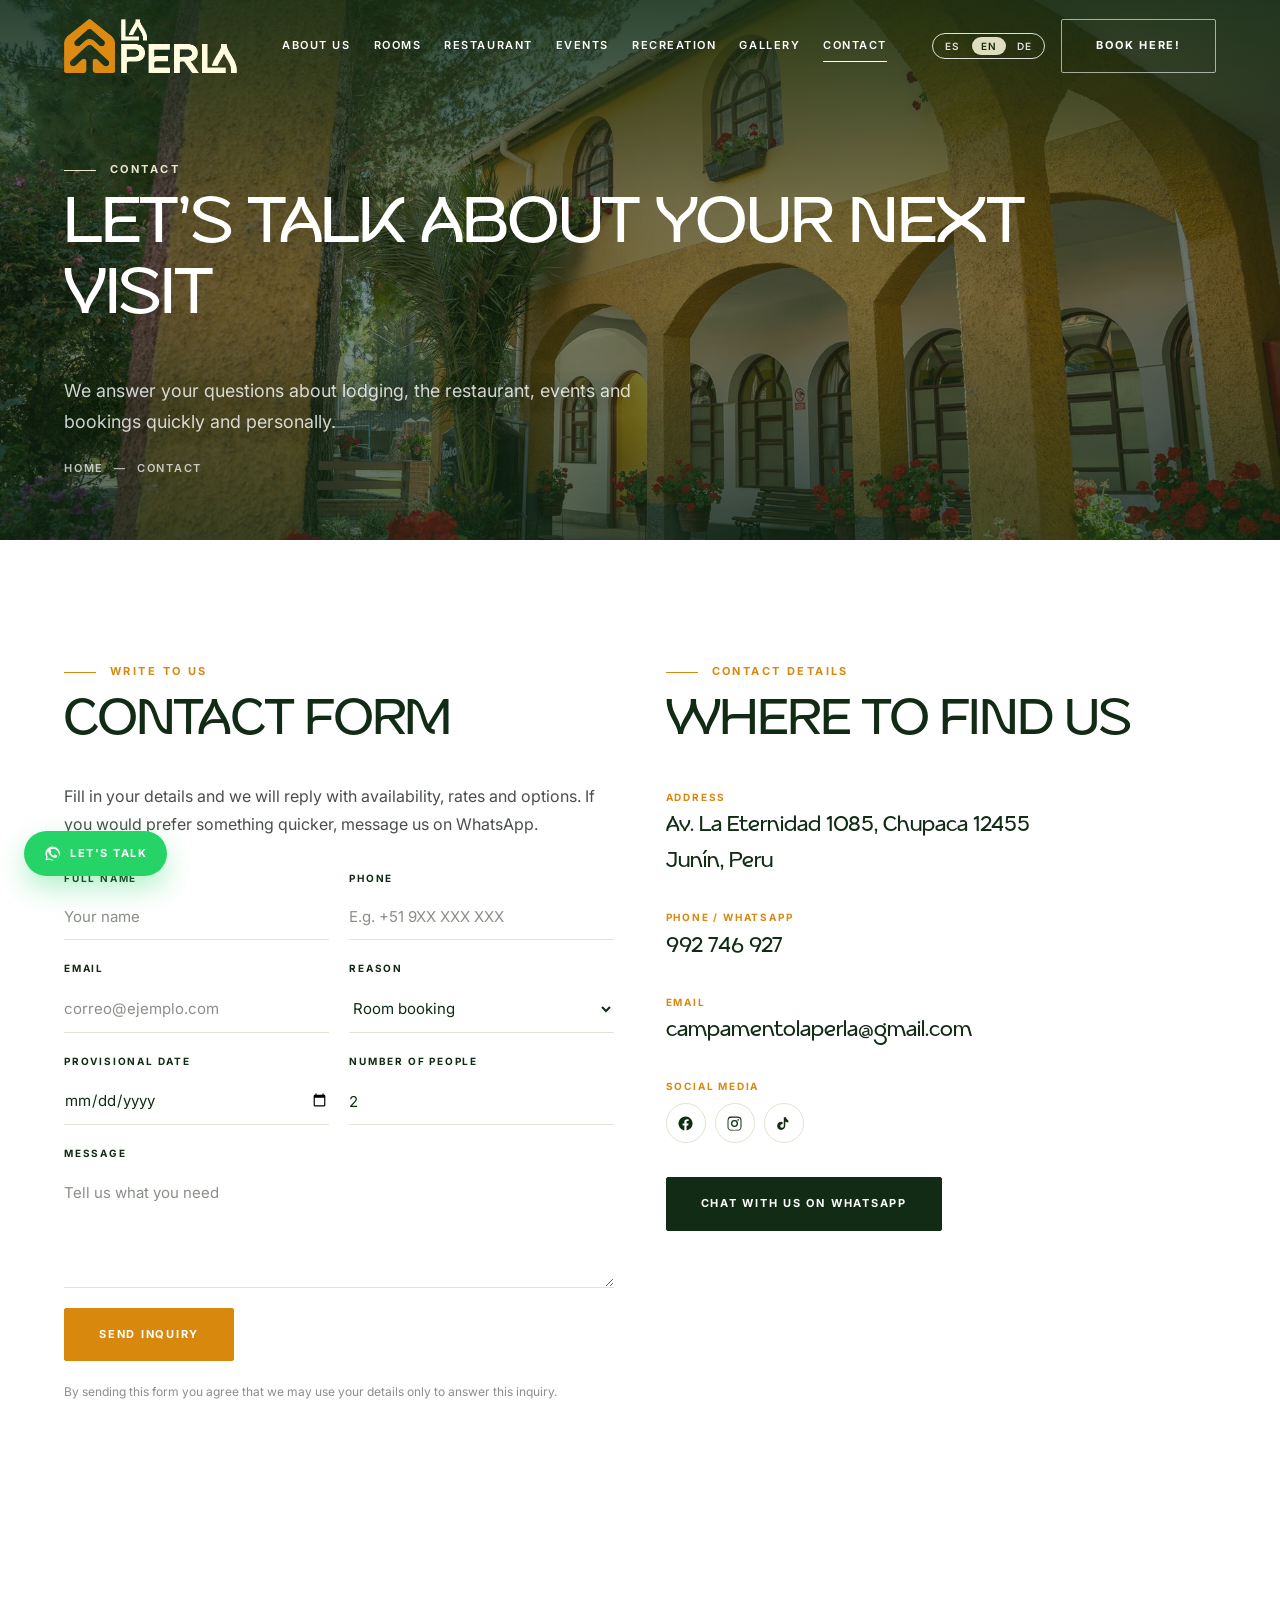
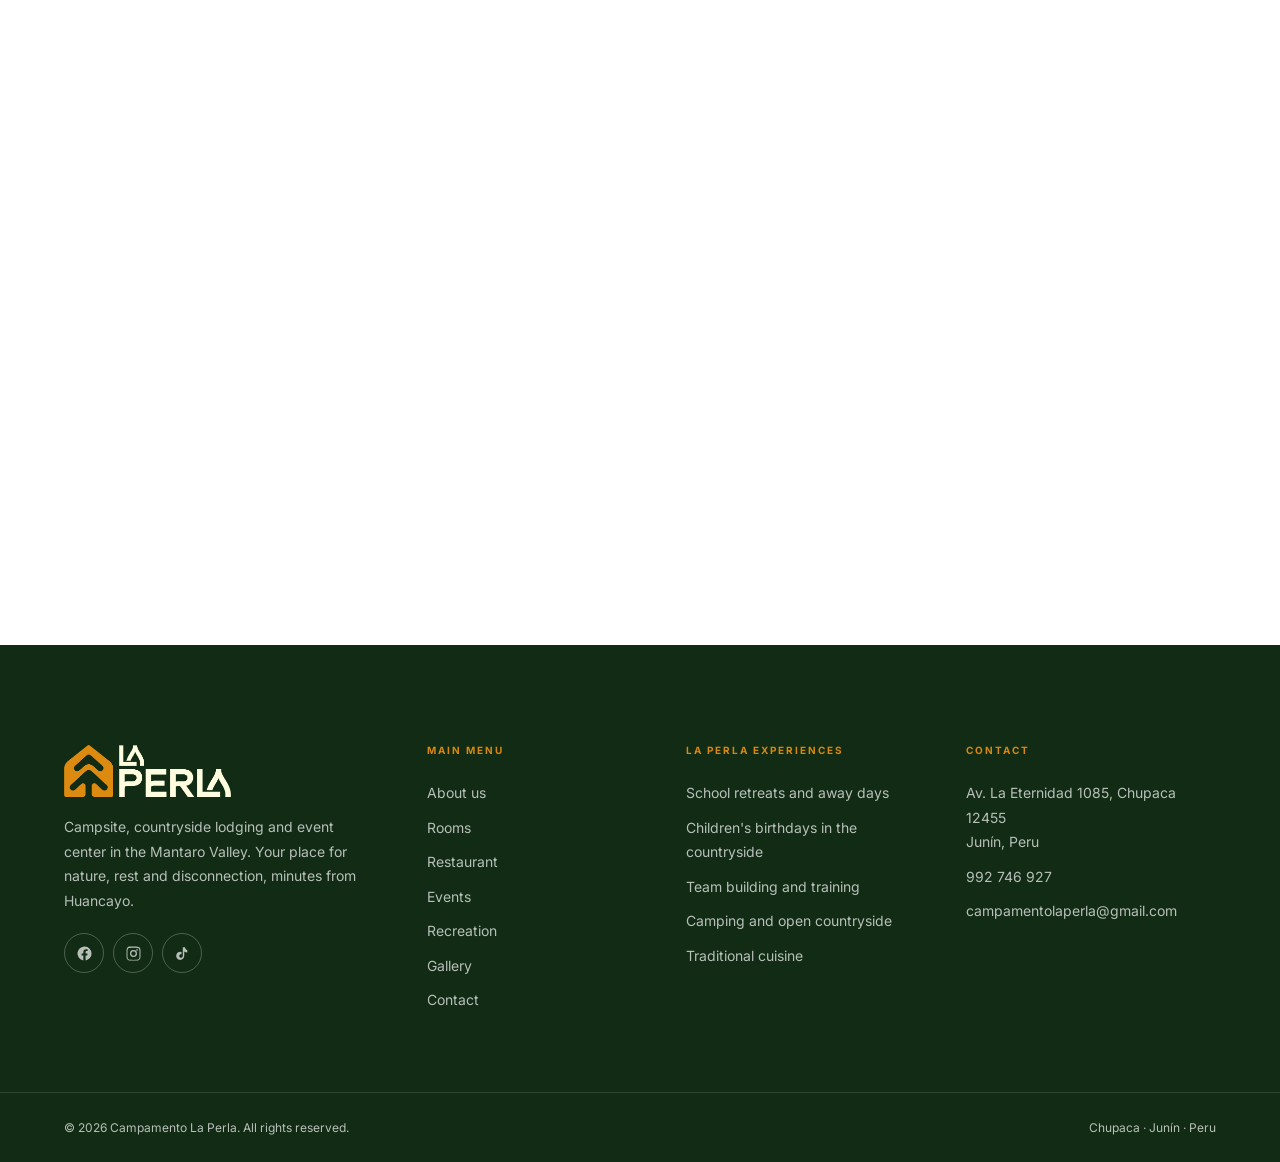
==== commit f4ec26ef: "Añade el sitio en inglés y alemán con selector de idioma El HTML sigue en español (idioma por defect" ====
--- a/contacto.html
+++ b/contacto.html
@@ -3,47 +3,70 @@
   <head>
     <meta charset="utf-8">
     <meta name="viewport" content="width=device-width, initial-scale=1">
-    <title>Contacto · Campamento La Perla</title>
-    <meta name="description" content="Contacte con Campamento La Perla: Av. La Eternidad 1085, Chupaca, Junín. Reservas de hospedaje, retiros, eventos y restaurante.">
+    <title data-i18n="contacto-campamento-la-perla">Contacto · Campamento La Perla</title>
+    <meta data-i18n-content="contacte-con-campamento-la-perla-av-la" name="description" content="Contacte con Campamento La Perla: Av. La Eternidad 1085, Chupaca, Junín. Reservas de hospedaje, retiros, eventos y restaurante.">
     <meta name="theme-color" content="#112b14">
     <link rel="canonical" href="https://campamentolaperla.com.pe/contacto.html">
 
     <meta property="og:type" content="website">
     <meta property="og:site_name" content="Campamento La Perla">
-    <meta property="og:title" content="Contacto · Campamento La Perla">
-    <meta property="og:description" content="Contacte con Campamento La Perla: Av. La Eternidad 1085, Chupaca, Junín. Reservas de hospedaje, retiros, eventos y restaurante.">
+    <meta data-i18n-content="contacto-campamento-la-perla" property="og:title" content="Contacto · Campamento La Perla">
+    <meta data-i18n-content="contacte-con-campamento-la-perla-av-la" property="og:description" content="Contacte con Campamento La Perla: Av. La Eternidad 1085, Chupaca, Junín. Reservas de hospedaje, retiros, eventos y restaurante.">
     <meta property="og:image" content="https://campamentolaperla.com.pe/assets/img/hero-home-1.jpg">
-    <meta property="og:locale" content="es_PE">
+    <meta data-i18n-content="es-pe" property="og:locale" content="es_PE">
 
     <link rel="icon" type="image/png" sizes="32x32" href="favicon-32.png">
     <link rel="apple-touch-icon" href="favicon-180.png">
     <link rel="preload" as="font" type="font/woff2" href="assets/fonts/valden.woff2" crossorigin>
     <link rel="preload" as="font" type="font/woff2" href="assets/fonts/inter.woff2" crossorigin>
     <link rel="stylesheet" href="assets/css/style.css">
+    <script>
+      /* Idioma guardado: oculta el cuerpo un instante para no mostrar el
+         español antes de traducir. Se revela sí o sí pasados 1,5 s. */
+      (function () {
+        try {
+          var m = location.search.match(/[?&]lang=(es|en|de)/);
+          var l = m ? m[1] : localStorage.getItem("laperla-lang");
+          if (!l) {
+            var n = (navigator.language || "es").toLowerCase();
+            l = n.indexOf("en") === 0 ? "en" : n.indexOf("de") === 0 ? "de" : "es";
+          }
+          if (l !== "es") {
+            document.documentElement.className += " i18n-pending";
+            setTimeout(function () {
+              document.documentElement.classList.remove("i18n-pending");
+            }, 1500);
+          }
+        } catch (e) {}
+      })();
+    </script>
   </head>
   <body>
     <header class="site-header site-header--over" id="siteHeader">
       <div class="container site-header__inner">
-        <a class="brand" href="index.html" aria-label="Campamento La Perla · inicio">
-          <img class="brand__logo brand__logo--claro" src="assets/img/logo-claro.png"
+        <a data-i18n-aria="campamento-la-perla-inicio" class="brand" href="index.html" aria-label="Campamento La Perla · inicio">
+          <img class="brand__logo" src="assets/img/logo-claro.png"
                alt="Campamento La Perla" width="657" height="205">
-          <img class="brand__logo brand__logo--oscuro" src="assets/img/logo-oscuro.png"
-               alt="" aria-hidden="true" width="657" height="205">
         </a>
 
-        <nav class="nav" aria-label="Navegación principal">
-            <div class="nav__item"><a class="nav__link" href="nosotros.html">Nosotros</a></div>
-            <div class="nav__item"><a class="nav__link" href="hospedaje.html">Habitaciones</a></div>
-            <div class="nav__item"><a class="nav__link" href="restaurante.html">Restaurante</a></div>
-            <div class="nav__item"><a class="nav__link" href="eventos.html">Eventos</a></div>
-            <div class="nav__item"><a class="nav__link" href="recreacion.html">Recreación</a></div>
-            <div class="nav__item"><a class="nav__link" href="galeria.html">Galería</a></div>
-            <div class="nav__item"><a class="nav__link is-active" href="contacto.html">Contacto</a></div>
+        <nav data-i18n-aria="navegacion-principal" class="nav" aria-label="Navegación principal">
+            <div class="nav__item"><a data-i18n="nosotros" class="nav__link" href="nosotros.html">Nosotros</a></div>
+            <div class="nav__item"><a data-i18n="habitaciones" class="nav__link" href="hospedaje.html">Habitaciones</a></div>
+            <div class="nav__item"><a data-i18n="restaurante" class="nav__link" href="restaurante.html">Restaurante</a></div>
+            <div class="nav__item"><a data-i18n="eventos" class="nav__link" href="eventos.html">Eventos</a></div>
+            <div class="nav__item"><a data-i18n="recreacion" class="nav__link" href="recreacion.html">Recreación</a></div>
+            <div class="nav__item"><a data-i18n="galeria" class="nav__link" href="galeria.html">Galería</a></div>
+            <div class="nav__item"><a data-i18n="contacto" class="nav__link is-active" href="contacto.html">Contacto</a></div>
         </nav>
 
         <div class="site-header__actions">
-          <a class="btn btn--ghost" href="contacto.html">¡Reserva aquí!</a>
-          <button class="burger" id="burger" aria-label="Abrir menú" aria-expanded="false" aria-controls="mobileMenu">
+          <div class="lang-switch" role="group" data-i18n-aria="ui-idioma" aria-label="Idioma">
+            <button type="button" class="lang-switch__btn is-active" data-lang="es" lang="es" aria-pressed="true" aria-label="Español">ES</button>
+            <button type="button" class="lang-switch__btn" data-lang="en" lang="en" aria-pressed="false" aria-label="English">EN</button>
+            <button type="button" class="lang-switch__btn" data-lang="de" lang="de" aria-pressed="false" aria-label="Deutsch">DE</button>
+          </div>
+          <a data-i18n="reserva-aqui" data-i18n-aria="reserva-aqui-abre-whatsapp" class="btn btn--ghost" href="https://wa.link/ji8y45" target="_blank" rel="noopener" aria-label="Reserva aquí — abre WhatsApp">¡Reserva aquí!</a>
+          <button data-i18n-aria="abrir-menu" class="burger" id="burger" aria-label="Abrir menú" aria-expanded="false" aria-controls="mobileMenu">
             <span></span><span></span><span></span>
           </button>
         </div>
@@ -51,94 +74,94 @@
     </header>
 
     <div class="mobile-menu" id="mobileMenu">
-      <nav aria-label="Navegación móvil">
-          <a href="nosotros.html">Nosotros</a>
-          <a href="hospedaje.html">Habitaciones</a>
-          <a href="restaurante.html">Restaurante</a>
-          <a href="eventos.html">Eventos</a>
-          <a href="recreacion.html">Recreación</a>
-          <a href="galeria.html">Galería</a>
-          <a href="contacto.html">Contacto</a>
+      <nav data-i18n-aria="navegacion-movil" aria-label="Navegación móvil">
+          <a data-i18n="nosotros" href="nosotros.html">Nosotros</a>
+          <a data-i18n="habitaciones" href="hospedaje.html">Habitaciones</a>
+          <a data-i18n="restaurante" href="restaurante.html">Restaurante</a>
+          <a data-i18n="eventos" href="eventos.html">Eventos</a>
+          <a data-i18n="recreacion" href="recreacion.html">Recreación</a>
+          <a data-i18n="galeria" href="galeria.html">Galería</a>
+          <a data-i18n="contacto" href="contacto.html">Contacto</a>
       </nav>
       <div class="mobile-menu__foot">
-        Av. La Eternidad 1085, Chupaca 12455<br>
+        <span data-i18n="av-la-eternidad-1085-chupaca-12455">Av. La Eternidad 1085, Chupaca 12455</span><br>
         <a href="tel:+51992746927">992 746 927</a> · <a href="mailto:campamentolaperla@gmail.com">campamentolaperla@gmail.com</a>
       </div>
     </div>
 
     <main>
       <section class="hero hero--compact page-head">
-        <div class="hero__media"><img src="assets/img/hero-contacto.jpg" alt="Hablemos de su próxima visita" fetchpriority="high"></div>
+        <div class="hero__media"><img data-i18n-alt="hablemos-de-su-proxima-visita" src="assets/img/hero-contacto.jpg" alt="Hablemos de su próxima visita" fetchpriority="high"></div>
         <div class="container hero__inner text-light" data-reveal>
-          <span class="eyebrow">Contacto</span>
-          <h1 class="page-head__title">Hablemos de su próxima visita</h1>
-          <p class="hero__sub">Respondemos sus consultas sobre hospedaje, restaurante, eventos y reservas de forma rápida y personalizada.</p>
-          <p class="breadcrumbs"><a href="index.html">Inicio</a> — <span>Contacto</span></p>
+          <span data-i18n="contacto" class="eyebrow">Contacto</span>
+          <h1 data-i18n="hablemos-de-su-proxima-visita" class="page-head__title">Hablemos de su próxima visita</h1>
+          <p data-i18n="respondemos-sus-consultas-sobre-hospedaje" class="hero__sub">Respondemos sus consultas sobre hospedaje, restaurante, eventos y reservas de forma rápida y personalizada.</p>
+          <p class="breadcrumbs"><a data-i18n="inicio" href="index.html">Inicio</a> — <span data-i18n="contacto">Contacto</span></p>
         </div>
       </section>
 
       <section class="section">
         <div class="container grid grid--split" style="align-items:start">
           <div data-reveal>
-            <span class="eyebrow">Escríbanos</span>
-            <h2>Formulario de contacto</h2>
-            <p>Complete sus datos y le respondemos con disponibilidad, tarifas y opciones. Si prefiere algo más rápido, escríbanos por WhatsApp.</p>
+            <span data-i18n="escribanos" class="eyebrow">Escríbanos</span>
+            <h2 data-i18n="formulario-de-contacto">Formulario de contacto</h2>
+            <p data-i18n="complete-sus-datos-y-le-respondemos-con">Complete sus datos y le respondemos con disponibilidad, tarifas y opciones. Si prefiere algo más rápido, escríbanos por WhatsApp.</p>
             <form class="form" style="margin-top:32px" data-form="contacto">
               <div class="form__row">
                 <div class="field">
-                  <label for="c-nombre">Nombre completo</label>
-                  <input type="text" id="c-nombre" name="nombre" placeholder="Su nombre" required>
-                </div>
-                <div class="field">
-                  <label for="c-tel">Teléfono</label>
-                  <input type="tel" id="c-tel" name="telefono" placeholder="Ej. 9XX XXX XXX" required>
+                  <label data-i18n="nombre-completo" for="c-nombre">Nombre completo</label>
+                  <input data-i18n-placeholder="su-nombre" type="text" id="c-nombre" name="nombre" placeholder="Su nombre" required>
+                </div>
+                <div class="field">
+                  <label data-i18n="telefono" for="c-tel">Teléfono</label>
+                  <input data-i18n-placeholder="ej-9xx-xxx-xxx" type="tel" id="c-tel" name="telefono" placeholder="Ej. 9XX XXX XXX" required>
                 </div>
               </div>
               <div class="form__row">
                 <div class="field">
-                  <label for="c-email">Correo electrónico</label>
+                  <label data-i18n="correo-electronico" for="c-email">Correo electrónico</label>
                   <input type="email" id="c-email" name="email" placeholder="correo@ejemplo.com" required>
                 </div>
                 <div class="field">
-                  <label for="c-motivo">Motivo</label>
+                  <label data-i18n="motivo" for="c-motivo">Motivo</label>
                   <select id="c-motivo" name="motivo">
-                    <option>Reserva de hospedaje</option>
-                    <option>Retiro o jornada escolar</option>
-                    <option>Evento o celebración</option>
-                    <option>Jornada corporativa</option>
-                    <option>Reserva en el restaurante</option>
-                    <option>Otra consulta</option>
+                    <option data-i18n="reserva-de-hospedaje">Reserva de hospedaje</option>
+                    <option data-i18n="retiro-o-jornada-escolar">Retiro o jornada escolar</option>
+                    <option data-i18n="evento-o-celebracion">Evento o celebración</option>
+                    <option data-i18n="jornada-corporativa">Jornada corporativa</option>
+                    <option data-i18n="reserva-en-el-restaurante">Reserva en el restaurante</option>
+                    <option data-i18n="otra-consulta">Otra consulta</option>
                   </select>
                 </div>
               </div>
               <div class="form__row">
                 <div class="field">
-                  <label for="c-in">Fecha tentativa</label>
+                  <label data-i18n="fecha-tentativa" for="c-in">Fecha tentativa</label>
                   <input type="date" id="c-in" name="fecha">
                 </div>
                 <div class="field">
-                  <label for="c-pax">Número de personas</label>
+                  <label data-i18n="numero-de-personas" for="c-pax">Número de personas</label>
                   <input type="number" id="c-pax" name="personas" min="1" value="2">
                 </div>
               </div>
               <div class="field">
-                <label for="c-msg">Mensaje</label>
-                <textarea id="c-msg" name="mensaje" placeholder="Cuéntenos qué necesita"></textarea>
+                <label data-i18n="mensaje" for="c-msg">Mensaje</label>
+                <textarea data-i18n-placeholder="cuentenos-que-necesita" id="c-msg" name="mensaje" placeholder="Cuéntenos qué necesita"></textarea>
               </div>
               <p class="form__status" id="contactoStatus" hidden></p>
-              <div><button class="btn" type="submit">Enviar consulta</button></div>
-              <p class="form__note">Al enviar acepta que usemos sus datos únicamente para responder esta consulta.</p>
+              <div><button data-i18n="enviar-consulta" class="btn" type="submit">Enviar consulta</button></div>
+              <p data-i18n="al-enviar-acepta-que-usemos-sus-datos" class="form__note">Al enviar acepta que usemos sus datos únicamente para responder esta consulta.</p>
             </form>
           </div>
 
           <div data-reveal>
-            <span class="eyebrow">Datos de contacto</span>
-            <h2>Dónde encontrarnos</h2>
+            <span data-i18n="datos-de-contacto" class="eyebrow">Datos de contacto</span>
+            <h2 data-i18n="donde-encontrarnos">Dónde encontrarnos</h2>
             <dl class="info-list" style="margin-top:32px">
-              <div><dt>Dirección</dt><dd>Av. La Eternidad 1085, Chupaca 12455<br>Junín, Perú</dd></div>
-              <div><dt>Teléfono / WhatsApp</dt><dd><a href="tel:+51992746927">992 746 927</a></dd></div>
-              <div><dt>Correo</dt><dd><a href="mailto:campamentolaperla@gmail.com">campamentolaperla@gmail.com</a></dd></div>
-              <div><dt>Redes</dt><dd>
+              <div><dt data-i18n="direccion">Dirección</dt><dd data-i18n="av-la-eternidad-1085-chupaca-12455-junin">Av. La Eternidad 1085, Chupaca 12455<br>Junín, Perú</dd></div>
+              <div><dt data-i18n="telefono-whatsapp">Teléfono / WhatsApp</dt><dd><a href="tel:+51992746927">992 746 927</a></dd></div>
+              <div><dt data-i18n="correo">Correo</dt><dd><a href="mailto:campamentolaperla@gmail.com">campamentolaperla@gmail.com</a></dd></div>
+              <div><dt data-i18n="redes">Redes</dt><dd>
                 <span class="socials" style="margin-top:8px">
                   <a href="https://www.facebook.com/laperlachupaca" target="_blank" rel="noopener" aria-label="Facebook" style="border-color:var(--borde);color:var(--verde)"><svg viewBox="0 0 24 24" aria-hidden="true"><path d="M22 12a10 10 0 10-11.6 9.9v-7h-2.5V12h2.5V9.8c0-2.5 1.5-3.9 3.8-3.9 1.1 0 2.2.2 2.2.2v2.5h-1.3c-1.2 0-1.6.8-1.6 1.6V12h2.8l-.4 2.9h-2.4v7A10 10 0 0022 12z"/></svg></a>
                   <a href="https://www.instagram.com/la_perla_campamento/" target="_blank" rel="noopener" aria-label="Instagram" style="border-color:var(--borde);color:var(--verde)"><svg viewBox="0 0 24 24" aria-hidden="true"><path d="M12 2.2c3.2 0 3.6 0 4.9.1 1.2.1 1.8.2 2.2.4.6.2 1 .5 1.4.9.4.4.7.8.9 1.4.2.4.4 1 .4 2.2.1 1.3.1 1.7.1 4.9s0 3.6-.1 4.9c-.1 1.2-.2 1.8-.4 2.2-.2.6-.5 1-.9 1.4-.4.4-.8.7-1.4.9-.4.2-1 .4-2.2.4-1.3.1-1.7.1-4.9.1s-3.6 0-4.9-.1c-1.2-.1-1.8-.2-2.2-.4-.6-.2-1-.5-1.4-.9-.4-.4-.7-.8-.9-1.4-.2-.4-.4-1-.4-2.2C2.2 15.6 2.2 15.2 2.2 12s0-3.6.1-4.9c.1-1.2.2-1.8.4-2.2.2-.6.5-1 .9-1.4.4-.4.8-.7 1.4-.9.4-.2 1-.4 2.2-.4C8.4 2.2 8.8 2.2 12 2.2zm0 1.8c-3.1 0-3.5 0-4.7.1-.9 0-1.4.2-1.7.3-.4.2-.7.4-1 .7-.3.3-.5.6-.7 1-.1.3-.3.8-.3 1.7-.1 1.2-.1 1.6-.1 4.7s0 3.5.1 4.7c0 .9.2 1.4.3 1.7.2.4.4.7.7 1 .3.3.6.5 1 .7.3.1.8.3 1.7.3 1.2.1 1.6.1 4.7.1s3.5 0 4.7-.1c.9 0 1.4-.2 1.7-.3.4-.2.7-.4 1-.7.3-.3.5-.6.7-1 .1-.3.3-.8.3-1.7.1-1.2.1-1.6.1-4.7s0-3.5-.1-4.7c0-.9-.2-1.4-.3-1.7-.2-.4-.4-.7-.7-1-.3-.3-.6-.5-1-.7-.3-.1-.8-.3-1.7-.3-1.2-.1-1.6-.1-4.7-.1zm0 3.1a4.9 4.9 0 110 9.8 4.9 4.9 0 010-9.8zm0 8a3.1 3.1 0 100-6.2 3.1 3.1 0 000 6.2zm6.2-8.2a1.15 1.15 0 11-2.3 0 1.15 1.15 0 012.3 0z"/></svg></a>
@@ -146,13 +169,13 @@
                 </span>
               </dd></div>
             </dl>
-            <p style="margin-top:34px"><a class="btn btn--verde" href="https://wa.me/51992746927?text=Hola%2C%20quisiera%20consultar%20disponibilidad%20en%20Campamento%20La%20Perla" target="_blank" rel="noopener">Conversemos por WhatsApp</a></p>
+            <p style="margin-top:34px"><a data-i18n="conversemos-por-whatsapp" class="btn btn--verde" href="https://wa.me/51992746927?text=Hola%2C%20quisiera%20consultar%20disponibilidad%20en%20Campamento%20La%20Perla" target="_blank" rel="noopener">Conversemos por WhatsApp</a></p>
           </div>
         </div>
       </section>
 
       <section>
-        <iframe class="map-frame" loading="lazy" title="Ubicación de Campamento La Perla en Chupaca"
+        <iframe data-i18n-title="ubicacion-de-campamento-la-perla-en-chupaca" class="map-frame" loading="lazy" title="Ubicación de Campamento La Perla en Chupaca"
           src="https://maps.google.com/maps?q=Campamento%20La%20Perla%2C%20Av.%20La%20Eternidad%201085%2C%20Chupaca%2C%20Jun%C3%ADn&z=15&output=embed"
           referrerpolicy="no-referrer-when-downgrade"></iframe>
       </section>
@@ -161,13 +184,11 @@
     <footer class="site-footer">
       <div class="container site-footer__grid">
         <div>
-          <a class="brand" href="index.html" aria-label="Campamento La Perla · inicio">
-          <img class="brand__logo brand__logo--claro" src="assets/img/logo-claro.png"
+          <a data-i18n-aria="campamento-la-perla-inicio" class="brand" href="index.html" aria-label="Campamento La Perla · inicio">
+          <img class="brand__logo" src="assets/img/logo-claro.png"
                alt="Campamento La Perla" width="657" height="205">
-          <img class="brand__logo brand__logo--oscuro" src="assets/img/logo-oscuro.png"
-               alt="" aria-hidden="true" width="657" height="205">
         </a>
-          <p style="font-size:14px;max-width:36ch">Campamento, hospedaje campestre y centro de eventos en el Valle del Mantaro. Tu espacio ideal de naturaleza, descanso y desconexión a pocos minutos de Huancayo.</p>
+          <p data-i18n="campamento-hospedaje-campestre-y-centro-de" style="font-size:14px;max-width:36ch">Campamento, hospedaje campestre y centro de eventos en el Valle del Mantaro. Tu espacio ideal de naturaleza, descanso y desconexión a pocos minutos de Huancayo.</p>
           <div class="socials" style="margin-top:20px">
             <a href="https://www.facebook.com/laperlachupaca" target="_blank" rel="noopener" aria-label="Facebook"><svg viewBox="0 0 24 24" aria-hidden="true"><path d="M22 12a10 10 0 10-11.6 9.9v-7h-2.5V12h2.5V9.8c0-2.5 1.5-3.9 3.8-3.9 1.1 0 2.2.2 2.2.2v2.5h-1.3c-1.2 0-1.6.8-1.6 1.6V12h2.8l-.4 2.9h-2.4v7A10 10 0 0022 12z"/></svg></a>
             <a href="https://www.instagram.com/la_perla_campamento/" target="_blank" rel="noopener" aria-label="Instagram"><svg viewBox="0 0 24 24" aria-hidden="true"><path d="M12 2.2c3.2 0 3.6 0 4.9.1 1.2.1 1.8.2 2.2.4.6.2 1 .5 1.4.9.4.4.7.8.9 1.4.2.4.4 1 .4 2.2.1 1.3.1 1.7.1 4.9s0 3.6-.1 4.9c-.1 1.2-.2 1.8-.4 2.2-.2.6-.5 1-.9 1.4-.4.4-.8.7-1.4.9-.4.2-1 .4-2.2.4-1.3.1-1.7.1-4.9.1s-3.6 0-4.9-.1c-1.2-.1-1.8-.2-2.2-.4-.6-.2-1-.5-1.4-.9-.4-.4-.7-.8-.9-1.4-.2-.4-.4-1-.4-2.2C2.2 15.6 2.2 15.2 2.2 12s0-3.6.1-4.9c.1-1.2.2-1.8.4-2.2.2-.6.5-1 .9-1.4.4-.4.8-.7 1.4-.9.4-.2 1-.4 2.2-.4C8.4 2.2 8.8 2.2 12 2.2zm0 1.8c-3.1 0-3.5 0-4.7.1-.9 0-1.4.2-1.7.3-.4.2-.7.4-1 .7-.3.3-.5.6-.7 1-.1.3-.3.8-.3 1.7-.1 1.2-.1 1.6-.1 4.7s0 3.5.1 4.7c0 .9.2 1.4.3 1.7.2.4.4.7.7 1 .3.3.6.5 1 .7.3.1.8.3 1.7.3 1.2.1 1.6.1 4.7.1s3.5 0 4.7-.1c.9 0 1.4-.2 1.7-.3.4-.2.7-.4 1-.7.3-.3.5-.6.7-1 .1-.3.3-.8.3-1.7.1-1.2.1-1.6.1-4.7s0-3.5-.1-4.7c0-.9-.2-1.4-.3-1.7-.2-.4-.4-.7-.7-1-.3-.3-.6-.5-1-.7-.3-.1-.8-.3-1.7-.3-1.2-.1-1.6-.1-4.7-.1zm0 3.1a4.9 4.9 0 110 9.8 4.9 4.9 0 010-9.8zm0 8a3.1 3.1 0 100-6.2 3.1 3.1 0 000 6.2zm6.2-8.2a1.15 1.15 0 11-2.3 0 1.15 1.15 0 012.3 0z"/></svg></a>
@@ -175,50 +196,51 @@
           </div>
         </div>
         <div>
-          <h4>Menú principal</h4>
+          <h4 data-i18n="menu-principal">Menú principal</h4>
           <ul>
-            <li><a href="nosotros.html">Nosotros</a></li><li><a href="hospedaje.html">Habitaciones</a></li><li><a href="restaurante.html">Restaurante</a></li><li><a href="eventos.html">Eventos</a></li><li><a href="recreacion.html">Recreación</a></li><li><a href="galeria.html">Galería</a></li><li><a href="contacto.html">Contacto</a></li>
+            <li><a data-i18n="nosotros" href="nosotros.html">Nosotros</a></li><li><a data-i18n="habitaciones" href="hospedaje.html">Habitaciones</a></li><li><a data-i18n="restaurante" href="restaurante.html">Restaurante</a></li><li><a data-i18n="eventos" href="eventos.html">Eventos</a></li><li><a data-i18n="recreacion" href="recreacion.html">Recreación</a></li><li><a data-i18n="galeria" href="galeria.html">Galería</a></li><li><a data-i18n="contacto" href="contacto.html">Contacto</a></li>
           </ul>
         </div>
         <div>
-          <h4>Experiencias La Perla</h4>
+          <h4 data-i18n="experiencias-la-perla">Experiencias La Perla</h4>
           <ul>
-            <li><a href="retiros.html">Jornadas y retiros escolares</a></li>
-            <li><a href="eventos.html">Cumpleaños infantiles en el campo</a></li>
-            <li><a href="corporativos.html">Team building y capacitaciones</a></li>
-            <li><a href="recreacion.html">Campamentos y campo abierto</a></li>
-            <li><a href="restaurante.html">Gastronomía tradicional</a></li>
+            <li><a data-i18n="jornadas-y-retiros-escolares" href="retiros.html">Jornadas y retiros escolares</a></li>
+            <li><a data-i18n="cumpleanos-infantiles-en-el-campo" href="eventos.html">Cumpleaños infantiles en el campo</a></li>
+            <li><a data-i18n="team-building-y-capacitaciones" href="corporativos.html">Team building y capacitaciones</a></li>
+            <li><a data-i18n="campamentos-y-campo-abierto" href="recreacion.html">Campamentos y campo abierto</a></li>
+            <li><a data-i18n="gastronomia-tradicional" href="restaurante.html">Gastronomía tradicional</a></li>
           </ul>
         </div>
         <div>
-          <h4>Contacto</h4>
+          <h4 data-i18n="contacto">Contacto</h4>
           <ul>
-            <li>Av. La Eternidad 1085, Chupaca 12455<br>Junín, Perú</li>
+            <li data-i18n="av-la-eternidad-1085-chupaca-12455-junin">Av. La Eternidad 1085, Chupaca 12455<br>Junín, Perú</li>
             <li><a href="tel:+51992746927">992 746 927</a></li>
             <li><a href="mailto:campamentolaperla@gmail.com">campamentolaperla@gmail.com</a></li>
           </ul>
         </div>
       </div>
       <div class="container site-footer__bottom">
-        <span>© <span id="year">2026</span> Campamento La Perla. Todos los derechos reservados.</span>
-        <span>Chupaca · Junín · Perú</span>
+        <span>© <span id="year">2026</span> <span data-i18n="campamento-la-perla-todos-los-derechos">Campamento La Perla. Todos los derechos reservados.</span></span>
+        <span data-i18n="chupaca-junin-peru">Chupaca · Junín · Perú</span>
       </div>
     </footer>
 
     <a class="wa-float" href="https://wa.me/51992746927?text=Hola%2C%20quisiera%20consultar%20disponibilidad%20en%20Campamento%20La%20Perla" target="_blank" rel="noopener">
-      <svg viewBox="0 0 24 24" aria-hidden="true"><path d="M17.5 14.4c-.3-.2-1.7-.9-2-1-.3-.1-.5-.1-.7.2-.2.3-.7 1-.9 1.2-.2.2-.3.2-.6.1-.3-.2-1.2-.5-2.3-1.4-.9-.8-1.4-1.7-1.6-2-.2-.3 0-.5.1-.6l.5-.5c.1-.2.2-.3.3-.5 0-.2 0-.4-.1-.5l-.9-2.2c-.2-.6-.5-.5-.7-.5h-.6c-.2 0-.5.1-.8.4-.3.3-1 1-1 2.5s1.1 2.9 1.2 3.1c.2.2 2.2 3.3 5.2 4.6.7.3 1.3.5 1.7.6.7.2 1.4.2 1.9.1.6-.1 1.7-.7 2-1.4.2-.7.2-1.2.2-1.4-.1-.1-.3-.2-.6-.3zM12 2a10 10 0 00-8.6 15L2 22l5.2-1.4A10 10 0 1012 2zm0 18.2a8.2 8.2 0 01-4.2-1.1l-.3-.2-3.1.8.8-3-.2-.3a8.2 8.2 0 1113.2 3.4 8.2 8.2 0 01-6.2 2.4z"/></svg><span>Conversemos</span>
+      <svg viewBox="0 0 24 24" aria-hidden="true"><path d="M17.5 14.4c-.3-.2-1.7-.9-2-1-.3-.1-.5-.1-.7.2-.2.3-.7 1-.9 1.2-.2.2-.3.2-.6.1-.3-.2-1.2-.5-2.3-1.4-.9-.8-1.4-1.7-1.6-2-.2-.3 0-.5.1-.6l.5-.5c.1-.2.2-.3.3-.5 0-.2 0-.4-.1-.5l-.9-2.2c-.2-.6-.5-.5-.7-.5h-.6c-.2 0-.5.1-.8.4-.3.3-1 1-1 2.5s1.1 2.9 1.2 3.1c.2.2 2.2 3.3 5.2 4.6.7.3 1.3.5 1.7.6.7.2 1.4.2 1.9.1.6-.1 1.7-.7 2-1.4.2-.7.2-1.2.2-1.4-.1-.1-.3-.2-.6-.3zM12 2a10 10 0 00-8.6 15L2 22l5.2-1.4A10 10 0 1012 2zm0 18.2a8.2 8.2 0 01-4.2-1.1l-.3-.2-3.1.8.8-3-.2-.3a8.2 8.2 0 1113.2 3.4 8.2 8.2 0 01-6.2 2.4z"/></svg><span data-i18n="conversemos">Conversemos</span>
     </a>
 
-    <button class="to-top" id="toTop" aria-label="Volver arriba">↑</button>
-
-    <div class="lightbox" id="lightbox" role="dialog" aria-modal="true" aria-label="Visor de imágenes">
-      <button class="lightbox__close" data-lb="close" aria-label="Cerrar">×</button>
-      <button class="lightbox__nav lightbox__nav--prev" data-lb="prev" aria-label="Anterior">‹</button>
-      <img id="lightboxImg" src="" alt="Imagen ampliada de la galería">
-      <button class="lightbox__nav lightbox__nav--next" data-lb="next" aria-label="Siguiente">›</button>
+    <button data-i18n-aria="volver-arriba" class="to-top" id="toTop" aria-label="Volver arriba">↑</button>
+
+    <div data-i18n-aria="visor-de-imagenes" class="lightbox" id="lightbox" role="dialog" aria-modal="true" aria-label="Visor de imágenes">
+      <button data-i18n-aria="cerrar" class="lightbox__close" data-lb="close" aria-label="Cerrar">×</button>
+      <button data-i18n-aria="anterior" class="lightbox__nav lightbox__nav--prev" data-lb="prev" aria-label="Anterior">‹</button>
+      <img data-i18n-alt="imagen-ampliada-de-la-galeria" id="lightboxImg" src="" alt="Imagen ampliada de la galería">
+      <button data-i18n-aria="siguiente" class="lightbox__nav lightbox__nav--next" data-lb="next" aria-label="Siguiente">›</button>
       <p class="lightbox__caption" id="lightboxCaption"></p>
     </div>
 
+    <script src="assets/js/i18n.js" defer></script>
     <script src="assets/js/main.js" defer></script>
   </body>
 </html>
--- a/assets/css/style.css
+++ b/assets/css/style.css
@@ -265,10 +265,7 @@
   height: 54px;
   transition: height 0.4s var(--ease);
 }
-.brand__logo--oscuro { display: none; }
 .site-header.is-stuck .brand__logo { height: 42px; }
-.site-header.is-stuck .brand__logo--claro { display: none; }
-.site-header.is-stuck .brand__logo--oscuro { display: block; }
 .site-footer .brand__logo { height: 52px; }
 
 .nav { display: flex; align-items: center; gap: clamp(12px, 1.8vw, 28px); }
@@ -298,8 +295,6 @@
 }
 .nav__link:hover::after,
 .nav__link.is-active::after { transform: scaleX(1); }
-.nav__item:hover 
-
 .site-header__actions { display: flex; align-items: center; gap: 16px; }
 
 /* Sobre la foto de portada */
@@ -320,12 +315,44 @@
 /* Tras hacer scroll */
 .site-header.is-stuck {
   height: 74px;
+  color: #fff;
+  background: var(--verde);
+  box-shadow: 0 4px 24px rgba(17, 43, 20, 0.22);
+}
+.site-header--over.is-stuck::before { opacity: 0; }
+.site-header.is-stuck .btn--ghost { --btn-fg: #fff; --btn-bd: rgba(255, 255, 255, 0.55); }
+.site-header.is-stuck .btn--ghost:hover { --btn-bg: #fff; --btn-fg: var(--verde); --btn-bd: #fff; }
+
+/* Selector de idioma */
+.lang-switch {
+  display: flex;
+  align-items: center;
+  gap: 2px;
+  padding: 3px;
+  border: 1px solid currentColor;
+  border-radius: 999px;
+  opacity: 0.85;
+  transition: opacity 0.3s var(--ease);
+}
+.lang-switch:hover { opacity: 1; }
+.lang-switch__btn {
+  padding: 4px 9px;
+  border-radius: 999px;
+  font-family: var(--font-body);
+  font-size: 10px;
+  font-weight: 600;
+  letter-spacing: 0.12em;
+  line-height: 1;
+  color: currentColor;
+  background: transparent;
+  transition: background 0.3s var(--ease), color 0.3s var(--ease);
+}
+.lang-switch__btn:hover { color: var(--naranja); }
+.lang-switch__btn.is-active {
   color: var(--verde);
-  background: #fff;
-  box-shadow: 0 2px 18px rgba(17, 43, 20, 0.09);
-}
-.site-header--over.is-stuck::before { opacity: 0; }
-.site-header.is-stuck .btn--ghost { --btn-fg: var(--verde); --btn-bd: var(--verde); }
+  background: var(--crema);
+}
+.site-header--over:not(.is-stuck) .lang-switch__btn.is-active { color: var(--verde); }
 
 /* Hamburguesa */
 .burger {
@@ -758,6 +785,18 @@
 .info-list dd a:hover { color: var(--naranja); }
 .map-frame { aspect-ratio: 16 / 9; width: 100%; border: 0; }
 
+/* Video incrustado de YouTube (nosotros.html) */
+.video-frame {
+  position: relative;
+  width: min(100%, 960px);
+  margin-inline: auto;
+  aspect-ratio: 16 / 9;
+  overflow: hidden;
+  border-radius: 3px;
+  background: var(--verde);
+}
+.video-frame iframe { position: absolute; inset: 0; width: 100%; height: 100%; border: 0; }
+
 /* --------------------------------------------------------------------------
    15. Pie de página
    -------------------------------------------------------------------------- */
@@ -882,6 +921,8 @@
   .nav { display: none; }
   .burger { display: flex; }
   .site-header__actions .btn { display: none; }
+  .lang-switch { gap: 0; padding: 2px; }
+  .lang-switch__btn { padding: 4px 7px; font-size: 9px; }
   .grid--3, .grid--4 { grid-template-columns: repeat(2, 1fr); }
   .grid--split { grid-template-columns: 1fr; }
   .media-stack__front { position: static; width: 100%; margin-top: 12px; border: 0; }
@@ -901,3 +942,11 @@
   .wa-float { padding: 15px; }
   .hero__dots { left: 50%; transform: translateX(-50%); }
 }
+
+/* --------------------------------------------------------------------------
+   19. Traducción (es · en · de)
+   -------------------------------------------------------------------------- */
+/* Mientras se aplica el idioma guardado se oculta el cuerpo para no mostrar
+   el español un instante. assets/js/i18n.js quita la clase al terminar y el
+   script del <head> la quita de todas formas pasados 1,5 s. */
+html.i18n-pending body { visibility: hidden; }
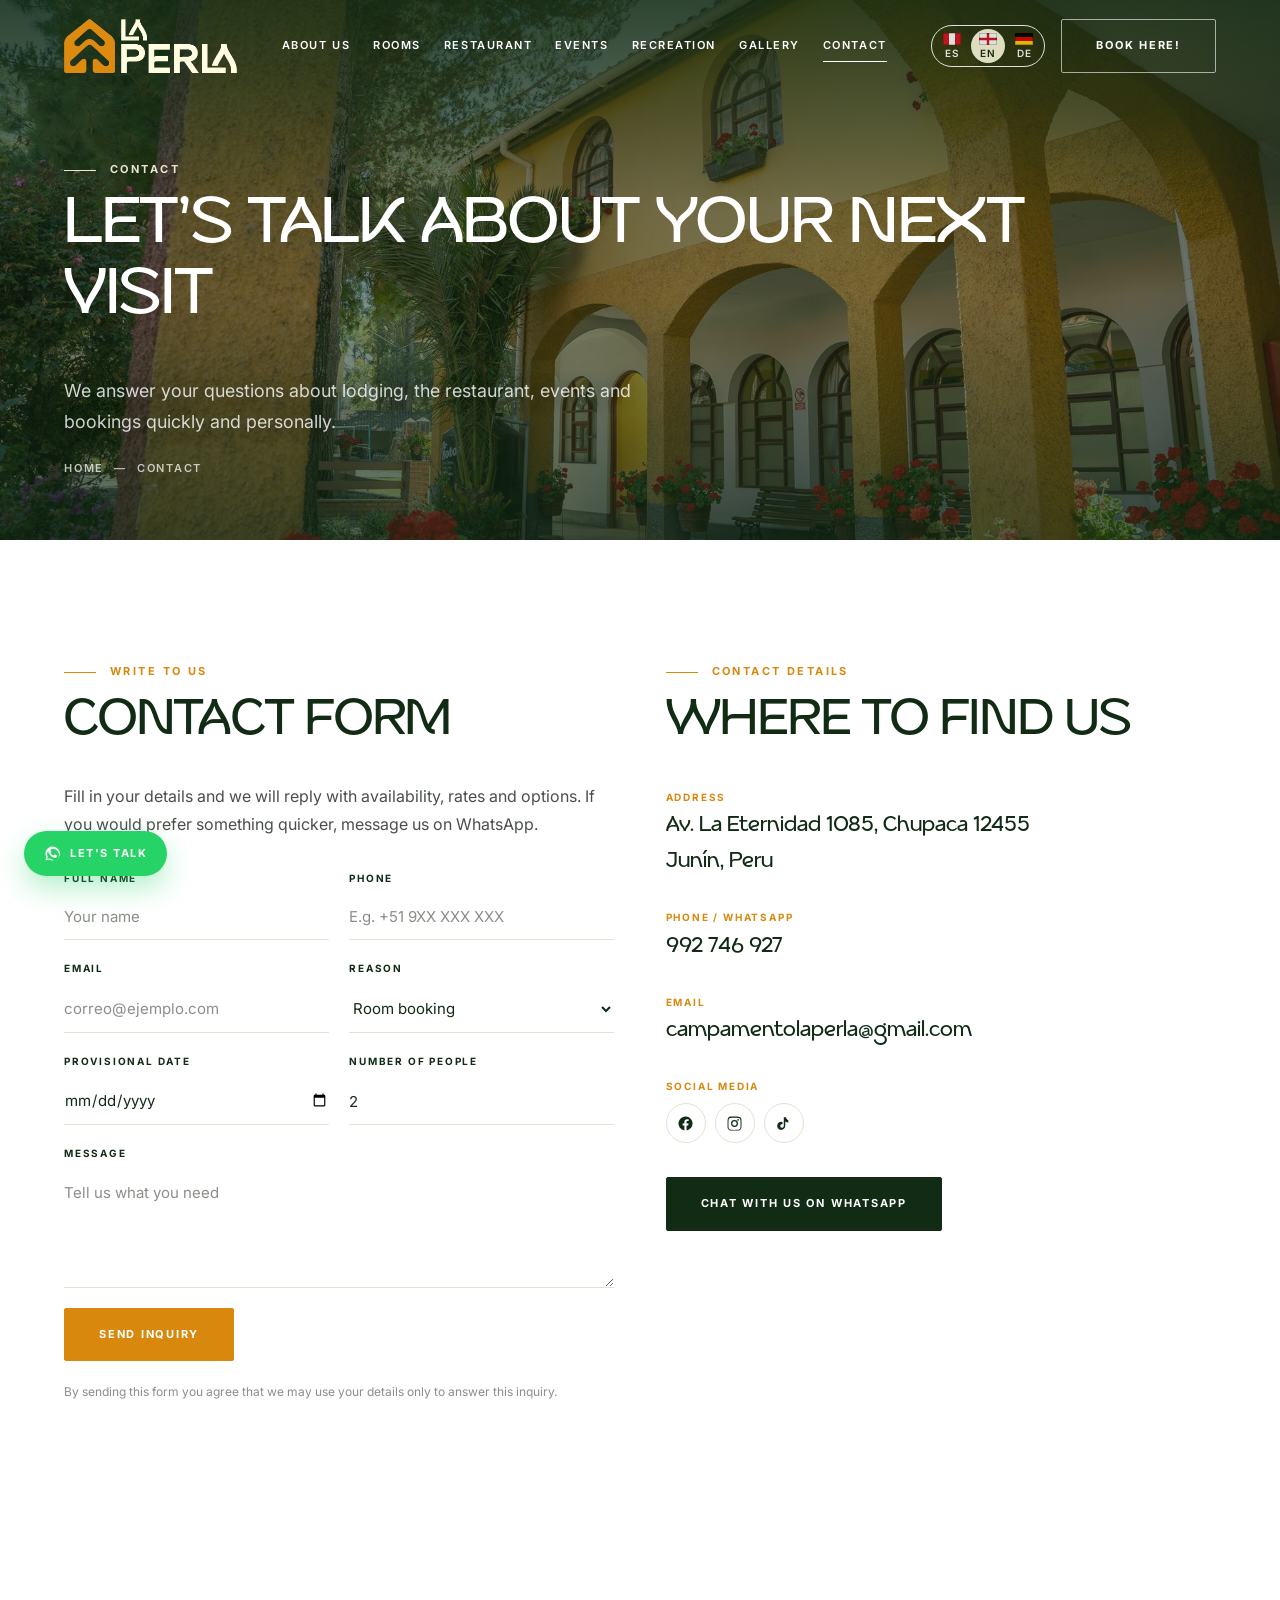
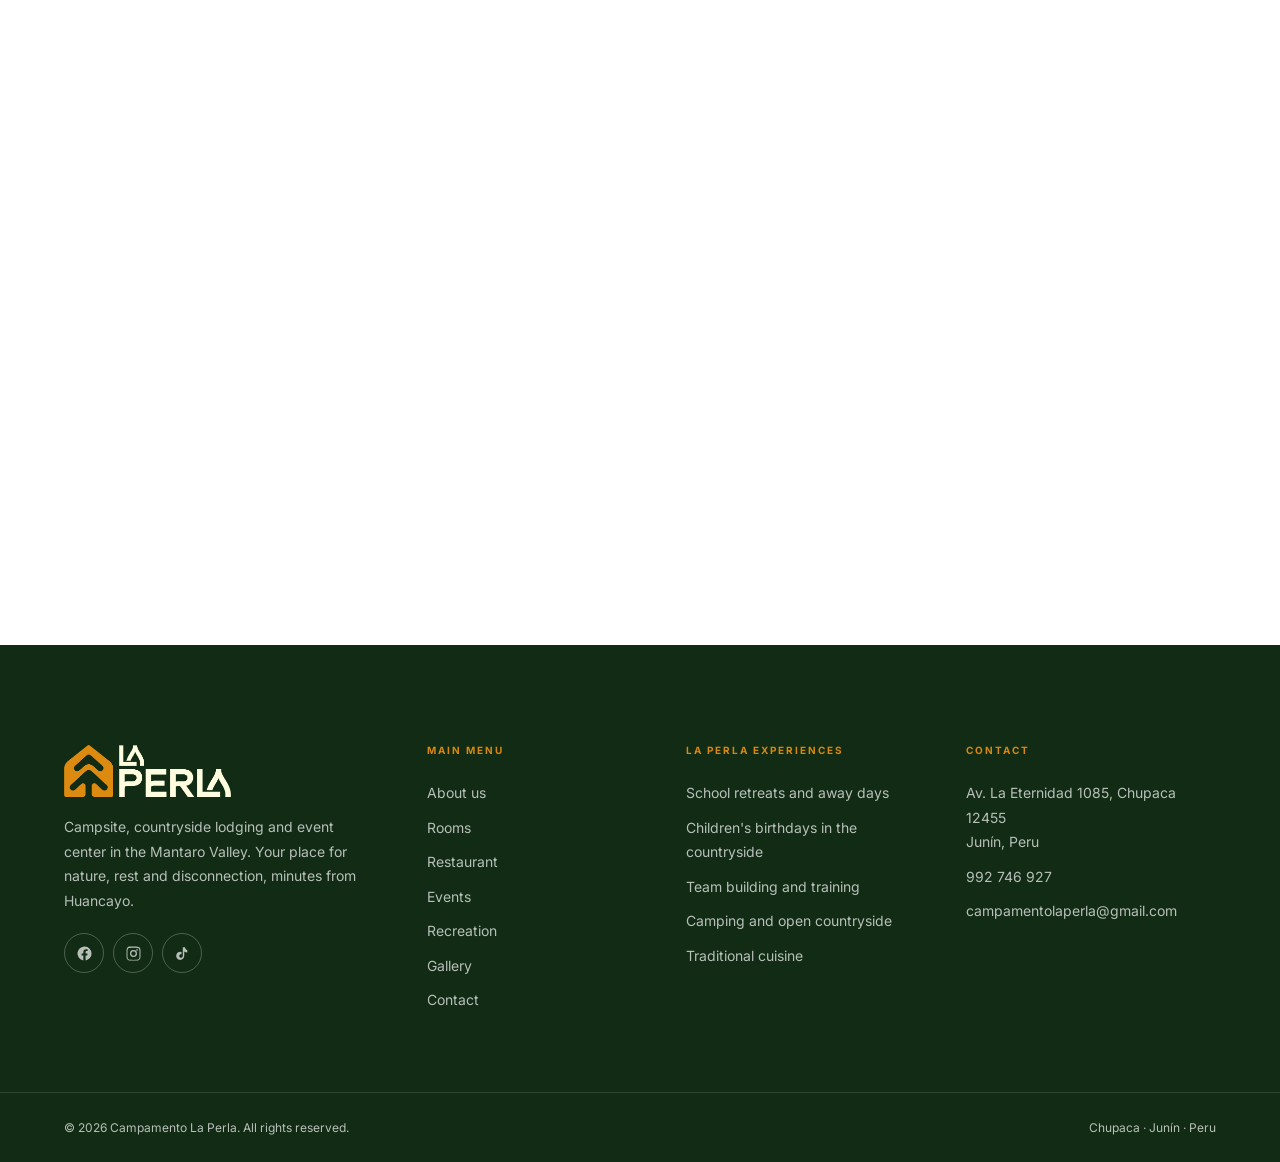
==== commit 3c497814: "Pone una banderita sobre cada idioma del selector Perú, Inglaterra y Alemania en SVG en línea, dibuj" ====
--- a/contacto.html
+++ b/contacto.html
@@ -61,9 +61,15 @@
 
         <div class="site-header__actions">
           <div class="lang-switch" role="group" data-i18n-aria="ui-idioma" aria-label="Idioma">
-            <button type="button" class="lang-switch__btn is-active" data-lang="es" lang="es" aria-pressed="true" aria-label="Español">ES</button>
-            <button type="button" class="lang-switch__btn" data-lang="en" lang="en" aria-pressed="false" aria-label="English">EN</button>
-            <button type="button" class="lang-switch__btn" data-lang="de" lang="de" aria-pressed="false" aria-label="Deutsch">DE</button>
+            <button type="button" class="lang-switch__btn is-active" data-lang="es" lang="es" aria-pressed="true" aria-label="Español">
+              <svg class="lang-switch__flag" viewBox="0 0 18 12" aria-hidden="true"><rect width="18" height="12" fill="#fff"/><path d="M0 0h6v12H0zm12 0h6v12h-6z" fill="#d91023"/><rect x=".35" y=".35" width="17.3" height="11.3" fill="none" stroke="rgba(0,0,0,.3)" stroke-width=".7"/></svg><span>ES</span>
+            </button>
+            <button type="button" class="lang-switch__btn" data-lang="en" lang="en" aria-pressed="false" aria-label="English">
+              <svg class="lang-switch__flag" viewBox="0 0 18 12" aria-hidden="true"><rect width="18" height="12" fill="#fff"/><path d="M7.8 0h2.4v12H7.8zM0 4.8h18v2.4H0z" fill="#ce1124"/><rect x=".35" y=".35" width="17.3" height="11.3" fill="none" stroke="rgba(0,0,0,.3)" stroke-width=".7"/></svg><span>EN</span>
+            </button>
+            <button type="button" class="lang-switch__btn" data-lang="de" lang="de" aria-pressed="false" aria-label="Deutsch">
+              <svg class="lang-switch__flag" viewBox="0 0 18 12" aria-hidden="true"><rect width="18" height="4" fill="#000"/><rect y="4" width="18" height="4" fill="#dd0000"/><rect y="8" width="18" height="4" fill="#ffce00"/><rect x=".35" y=".35" width="17.3" height="11.3" fill="none" stroke="rgba(0,0,0,.3)" stroke-width=".7"/></svg><span>DE</span>
+            </button>
           </div>
           <a data-i18n="reserva-aqui" data-i18n-aria="reserva-aqui-abre-whatsapp" class="btn btn--ghost" href="https://wa.link/ji8y45" target="_blank" rel="noopener" aria-label="Reserva aquí — abre WhatsApp">¡Reserva aquí!</a>
           <button data-i18n-aria="abrir-menu" class="burger" id="burger" aria-label="Abrir menú" aria-expanded="false" aria-controls="mobileMenu">
--- a/assets/css/style.css
+++ b/assets/css/style.css
@@ -336,7 +336,11 @@
 }
 .lang-switch:hover { opacity: 1; }
 .lang-switch__btn {
-  padding: 4px 9px;
+  display: flex;
+  flex-direction: column;
+  align-items: center;
+  gap: 3px;
+  padding: 4px 8px 5px;
   border-radius: 999px;
   font-family: var(--font-body);
   font-size: 10px;
@@ -346,6 +350,13 @@
   color: currentColor;
   background: transparent;
   transition: background 0.3s var(--ease), color 0.3s var(--ease);
+}
+/* Banderas: caja común de 18 × 12 para que la fila quede pareja */
+.lang-switch__flag {
+  display: block;
+  width: 18px;
+  height: 12px;
+  flex-shrink: 0;
 }
 .lang-switch__btn:hover { color: var(--naranja); }
 .lang-switch__btn.is-active {
@@ -922,7 +933,8 @@
   .burger { display: flex; }
   .site-header__actions .btn { display: none; }
   .lang-switch { gap: 0; padding: 2px; }
-  .lang-switch__btn { padding: 4px 7px; font-size: 9px; }
+  .lang-switch__btn { gap: 2px; padding: 3px 6px 4px; font-size: 9px; }
+  .lang-switch__flag { width: 15px; height: 10px; }
   .grid--3, .grid--4 { grid-template-columns: repeat(2, 1fr); }
   .grid--split { grid-template-columns: 1fr; }
   .media-stack__front { position: static; width: 100%; margin-top: 12px; border: 0; }
